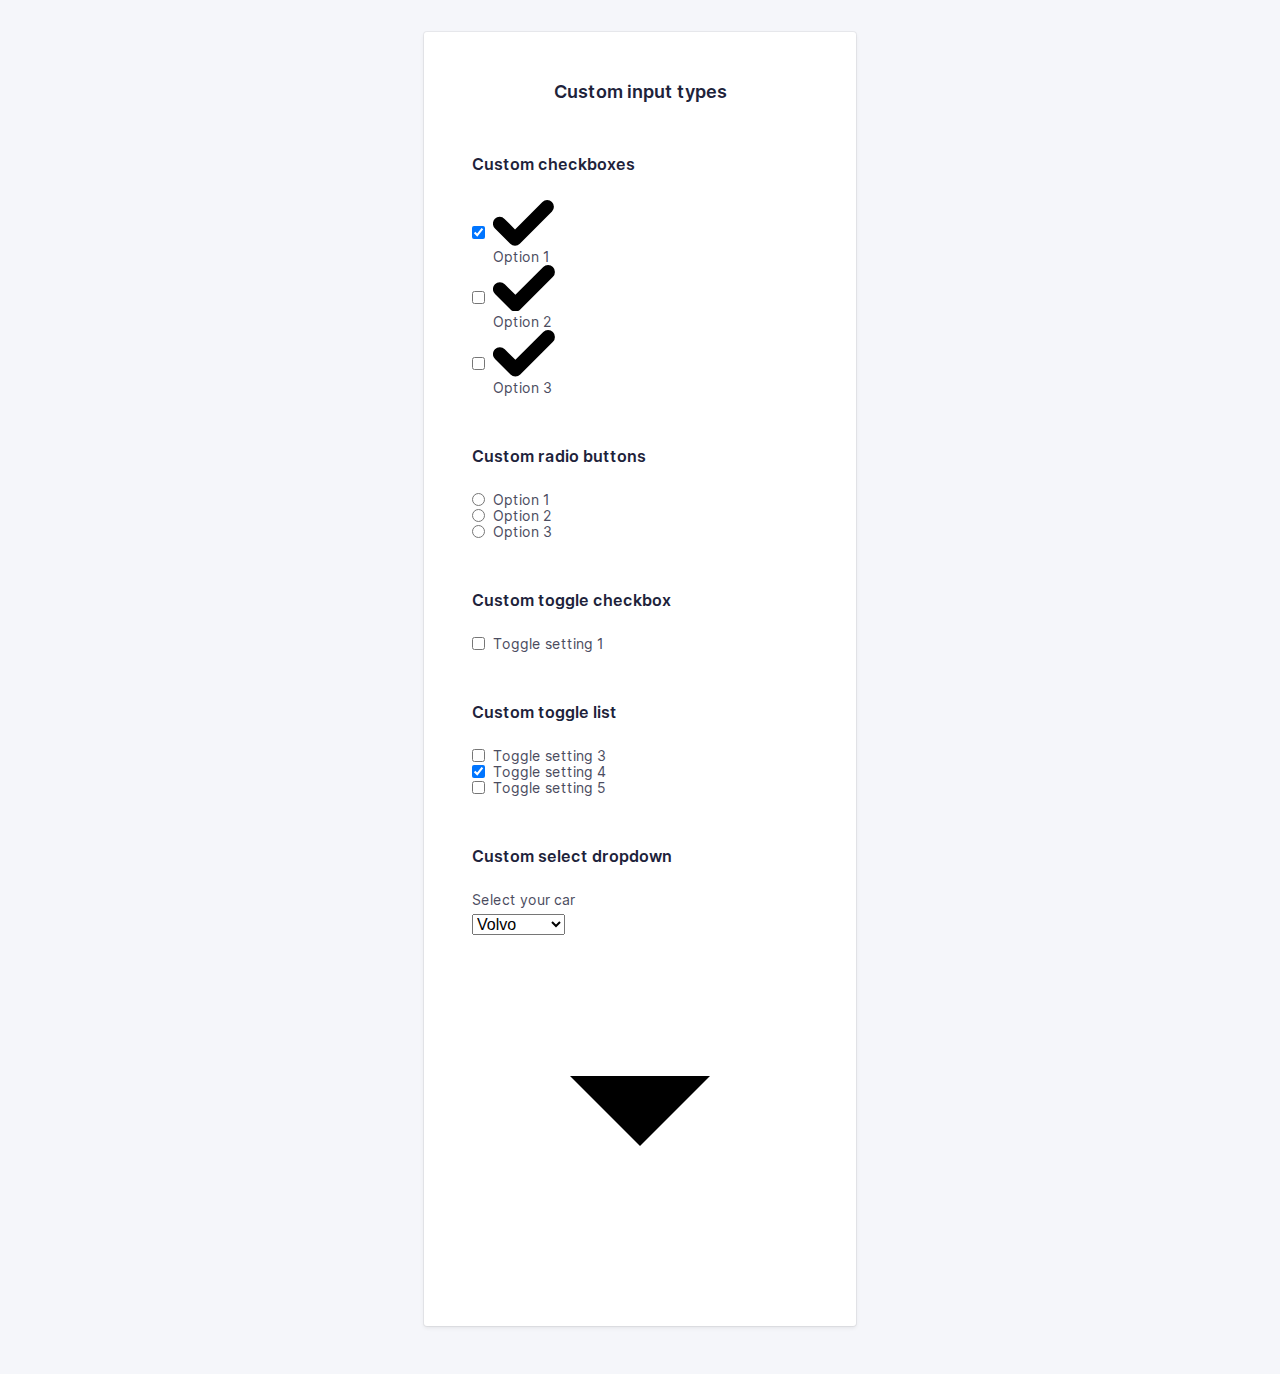
==== inputs.html @ f4e22d88 "Initial commit" ====
<!doctype html>
<html lang="en">
    <head>
        <meta charset="utf-8">
        <meta http-equiv="x-ua-compatible" content="ie=edge">
        <title>Blockport - Custom input types</title>
        <meta name="description" content="This is my HTML5 boilerplate.">
        <meta name="viewport" content="width=device-width, initial-scale=1.0">
        <meta name="msapplication-TileColor" content="#3385FF">
        <meta name="theme-color" content="#3385FF">

        <link rel="apple-touch-icon" sizes="180x180" href="apple-touch-icon.png">
        <link rel="icon" type="image/png" sizes="32x32" href="favicon-32x32.png">
        <link rel="icon" type="image/png" sizes="16x16" href="favicon-16x16.png">
        <link rel="manifest" href="site.webmanifest">
        <link rel="mask-icon" href="safari-pinned-tab.svg" color="#3385FF">

        <link rel="stylesheet" href="css/normalize.css">
        <link rel="stylesheet" href="css/screen.css">
        <script type="text/javascript">
            function togglePassword() {
                var passwordInput = document.querySelector(".js-password-input");

                if (passwordInput.type === "password") {
                    passwordInput.type = "text";
                } else {
                    passwordInput.type = "password";
                }
            }
        </script>
    </head>
    <body>
        <section class="o-row o-row--lg o-row--login o-row--beta">
            <div class="o-container u-max-width-xs">
                <form class="c-card" action="#">
                    <div class="c-card__body">
                        <h2 class="c-card__title">
                            Custom input types
                        </h2>
                        <div class="o-section">
                            <!-- Custom checkboxes -->
                            <h5>
                                Custom checkboxes
                            </h5>
                            <ul class="o-list c-option-list">
                                <li class="c-form-field c-form-field--option c-option-list__item">
                                    <input class="c-option c-option--hidden" type="checkbox" id="checkbox1" checked>
                                    <label class="c-label c-label--option c-custom-option" for="checkbox1">
                                        <span class="c-custom-option__fake-input c-custom-option__fake-input--checkbox">
                                            <svg class="c-custom-option__symbol" xmlns="http://www.w3.org/2000/svg" viewBox="0 0 9 6.75">
                                                <path d="M4.75,9.5a1,1,0,0,1-.707-.293l-2.25-2.25A1,1,0,1,1,3.207,5.543L4.75,7.086,8.793,3.043a1,1,0,0,1,1.414,1.414l-4.75,4.75A1,1,0,0,1,4.75,9.5" transform="translate(-1.5 -2.75)"/>
                                            </svg>
                                        </span>
                                        Option 1
                                    </label>
                                </li>
                                <li class="c-form-field c-form-field--option c-option-list__item">
                                    <input class="c-option c-option--hidden" type="checkbox" id="checkbox2">
                                    <label class="c-label c-label--option c-custom-option" for="checkbox2">
                                        <span class="c-custom-option__fake-input c-custom-option__fake-input--checkbox">
                                            <svg class="c-custom-option__symbol" xmlns="http://www.w3.org/2000/svg" viewBox="0 0 9 6.75">
                                                <path d="M4.75,9.5a1,1,0,0,1-.707-.293l-2.25-2.25A1,1,0,1,1,3.207,5.543L4.75,7.086,8.793,3.043a1,1,0,0,1,1.414,1.414l-4.75,4.75A1,1,0,0,1,4.75,9.5" transform="translate(-1.5 -2.75)"/>
                                            </svg>
                                        </span>
                                        Option 2
                                    </label>
                                </li>
                                <li class="c-form-field c-form-field--option c-option-list__item">
                                    <input class="c-option c-option--hidden" type="checkbox" id="checkbox3">
                                    <label class="c-label c-label--option c-custom-option" for="checkbox3">
                                        <span class="c-custom-option__fake-input c-custom-option__fake-input--checkbox">
                                            <svg class="c-custom-option__symbol" xmlns="http://www.w3.org/2000/svg" viewBox="0 0 9 6.75">
                                                <path d="M4.75,9.5a1,1,0,0,1-.707-.293l-2.25-2.25A1,1,0,1,1,3.207,5.543L4.75,7.086,8.793,3.043a1,1,0,0,1,1.414,1.414l-4.75,4.75A1,1,0,0,1,4.75,9.5" transform="translate(-1.5 -2.75)"/>
                                            </svg>
                                        </span>
                                        Option 3
                                    </label>
                                </li>
                            </ul>
                        </div>
                        <div class="o-section">
                            <!-- Custom radio buttons -->
                            <h5>
                                Custom radio buttons
                            </h5>
                            <ul class="o-list c-option-list">
                                <li class="c-form-field c-form-field--option c-option-list__item">
                                    <input class="c-option c-option--hidden" type="radio" name="radios" id="radio1">
                                    <label class="c-label c-label--option c-custom-option" for="radio1">
                                        <span class="c-custom-option__fake-input c-custom-option__fake-input--radio">
                                            <span class="c-custom-option__symbol"></span>
                                        </span>
                                        Option 1
                                    </label>
                                </li>
                                <li class="c-form-field c-form-field--option c-option-list__item">
                                    <input class="c-option c-option--hidden" type="radio" name="radios" id="radio2">
                                    <label class="c-label c-label--option c-custom-option" for="radio2">
                                        <span class="c-custom-option__fake-input c-custom-option__fake-input--radio">
                                            <span class="c-custom-option__symbol"></span>
                                        </span>
                                        Option 2
                                    </label>
                                </li>
                                <li class="c-form-field c-form-field--option c-option-list__item">
                                    <input class="c-option c-option--hidden" type="radio" name="radios" id="radio3">
                                    <label class="c-label c-label--option c-custom-option" for="radio3">
                                        <span class="c-custom-option__fake-input c-custom-option__fake-input--radio">
                                            <span class="c-custom-option__symbol"></span>
                                        </span>
                                        Option 3
                                    </label>
                                </li>
                            </ul>
                        </div>
                        <div class="o-section">
                            <!-- Custom toggle checkboxes -->
                            <h5>
                                Custom toggle checkbox
                            </h5>
                            <p class="c-form-field c-form-field--option">
                                <input class="c-option c-option--hidden" type="checkbox" id="toggle1">
                                <label class="c-label c-label--option c-custom-toggle" for="toggle1">
                                    <span class="c-custom-toggle__fake-input">
                                    </span>
                                    Toggle setting 1
                                </label>
                            </p>
                        </div>
                        <div class="o-section">
                            <h5>
                                Custom toggle list
                            </h5>
                            <ul class="o-list c-toggle-list">
                                <li class="c-form-field c-form-field--option c-toggle-list__item">
                                    <input class="c-option c-option--hidden" type="checkbox" id="toggle3">
                                    <label class="c-label c-label--option c-custom-toggle c-custom-toggle--inverted" for="toggle3">
                                        <span class="c-custom-toggle__fake-input">
                                        </span>
                                        Toggle setting 3
                                    </label>
                                </li>
                                <li class="c-form-field c-form-field--option c-toggle-list__item">
                                    <input class="c-option c-option--hidden" type="checkbox" id="toggle4" checked>
                                    <label class="c-label c-label--option c-custom-toggle c-custom-toggle--inverted" for="toggle4">
                                        <span class="c-custom-toggle__fake-input">
                                        </span>
                                        Toggle setting 4
                                    </label>
                                </li>
                                <li class="c-form-field c-form-field--option c-toggle-list__item">
                                    <input class="c-option c-option--hidden" type="checkbox" id="toggle5">
                                    <label class="c-label c-label--option c-custom-toggle c-custom-toggle--inverted" for="toggle5">
                                        <span class="c-custom-toggle__fake-input">
                                        </span>
                                        Toggle setting 5
                                    </label>
                                </li>
                            </ul>
                        </div>
                        <div class="o-section">
                            <!-- Custom select -->
                            <h5>
                                Custom select dropdown
                            </h5>
                            <p class="c-form-field">
                                <label class="c-label" for="select1">
                                    Select your car
                                </label>
                                <span class="c-custom-select">
                                    <select class="c-custom-select__input" class="" name="select1" id="select1">
                                        <option value="volvo">Volvo</option>
                                        <option value="saab">Saab</option>
                                        <option value="mercedes">Mercedes</option>
                                        <option value="audi">Audi</option>
                                    </select>
                                    <svg class="c-custom-select__symbol" xmlns="http://www.w3.org/2000/svg" viewBox="0 0 24 24">
                                        <path d="M7,10l5,5,5-5Z"/>
                                    </svg>
                                </span>
                            </p>
                        </div>
                    </div>
                </form>
            </div>
        </section>
    </body>
</html>
---- css/screen.css ----
/*------------------------------------*\
#FONTS
\*------------------------------------*/

@font-face {
    font-family: "Inter Web";
    font-weight: 400;
    src: url("../fonts/Inter-Regular.woff2") format("woff2")
}

@font-face {
    font-family: "Inter Web";
    font-weight: 600;
    src: url("../fonts/Inter-SemiBold.woff2") format("woff2")
}

/*------------------------------------*\
#Variables
\*------------------------------------*/

:root {
    /* colors */
    --global-color-alpha-h: 216deg;
    --global-color-alpha-s: 100%;
    --global-color-alpha-l: 60%;
    --global-color-alpha-hsl: var(--global-color-alpha-h) var(--global-color-alpha-s) var(--global-color-alpha-l);
    --global-color-alpha: hsl(var(--global-color-alpha-hsl));
    --global-color-alpha-light: hsl(var(--global-color-alpha-h) 100% 65%);
    --global-color-alpha-dark: hsl(var(--global-color-alpha-h) 80% 55%);
    --global-color-alpha-x-dark: hsl(var(--global-color-alpha-h) 65% 35%);
    --global-color-alpha-transparent: hsl(var(--global-color-alpha-hsl) / .75);
    --global-color-alpha-x-transparent: hsl(var(--global-color-alpha-hsl) / .3);

    --global-color-neutral-xxxx-light: #F5F6FA;
    --global-color-neutral-xxx-light: #E2E3E7;
    --global-color-neutral-xx-light: #caccd4;
    --global-color-neutral-x-light: #b5b6c0;
    --global-color-neutral-light: #a0a1ad;
    --global-color-neutral: #8b8c9a;
    --global-color-neutral-dark: #757787;
    --global-color-neutral-x-dark: #606274;
    --global-color-neutral-xx-dark: #4b4c60;
    --global-color-neutral-xxx-dark: #35374d;
    --global-color-neutral-xxxx-dark: #20223a;

    /* border stuff */
    --global-borderRadius: 3px;
    --global-borderWidth: 1px;

    /* transitions */
    --global-transitionTiming-alpha: .1s ease-out;

    /* Baseline settings */
    --global-baseline: 8px;
    --global-whitespace: calc(var(--global-baseline) * 3);
    /* = 24px */

    --global-whitespace-xs: calc(var(--global-baseline) / 2);
    /* = 4px */
    --global-whitespace-sm: calc(var(--global-baseline) * 1);
    /*  = 8px */
    --global-whitespace-md: calc(var(--global-baseline) * 2);
    /*  = 16px */
    --global-whitespace-lg: calc(var(--global-baseline) * 4);
    /*  = 32px */
    --global-whitespace-xl: calc(var(--global-whitespace) * 2);
    /*  = 48px */
    --global-whitespace-xxl: calc(var(--global-whitespace) * 3);
    /*  = 72px */
}

/*------------------------------------*\
#GENERIC
\*------------------------------------*/

/*
    Generic: Page
    ---
    Global page styles + universal box-sizing:
*/

html {
    line-height: 1.5;
    font-family: "Inter Web", Helvetica, arial, sans-serif;
    color: var(--global-color-neutral-xxxx-dark);
    background-color: var(--global-color-neutral-xxxx-light);
    box-sizing: border-box;
    -webkit-font-smoothing: antialiased;
    -moz-osx-font-smoothing: grayscale;
}

*,
*:before,
*:after {
    box-sizing: inherit;
}

/*
* Remove text-shadow in selection highlight:
* https://twitter.com/miketaylr/status/12228805301
*
* Customize the background color to match your design.
*/

::selection {
    background: var(--global-color-alpha);
    color: white;
    text-shadow: none;
}

/*------------------------------------*\
#Elements
\*------------------------------------*/

/*
Elements: Images
---
Default markup for images to make them responsive
*/

img {
    max-width: 100%;
    vertical-align: top;
}

/*
    Elements: typography
    ---
    Default markup for typographic elements
*/

h1,
h2,
h3 {
    font-weight: 700;
}

h1 {
    font-size: 36px;
    line-height: calc(var(--global-baseline) * 6);
    margin: 0 0 var(--global-whitespace);
}

h2 {
    font-size: 32px;
    line-height: calc(var(--global-baseline) * 5);
    margin: 0 0 var(--global-whitespace);
}

h3 {
    font-size: 26px;
    line-height: calc(var(--global-baseline) * 4);
    margin: 0 0 var(--global-whitespace);
}

h4,
h5,
h6 {
    font-size: 16px;
    font-weight: 600;
    line-height: calc(var(--global-baseline) * 3);
    margin: 0 0 var(--global-whitespace);
}

p,
ol,
ul,
dl,
table,
address,
figure {
    margin: 0 0 var(--global-whitespace);
}

ul,
ol {
    padding-left: var(--global-whitespace);
}

li ul,
li ol {
    margin-bottom: 0;
}

blockquote {
    font-style: normal;
    font-size: 23px;
    line-height: calc(var(--global-baseline) * 6);
    margin: 0 0 var(--global-whitespace);
}

blockquote * {
    font-size: inherit;
    line-height: inherit;
}

figcaption {
    font-weight: 400;
    font-size: 12px;
    line-height: calc(var(--global-baseline) * 2);
    margin-top: var(--global-whitespace-xxs);
}

hr {
    border: 0;
    height: var(--global-borderWidth);
    background: LightGrey;
    margin: 0 0 var(--global-whitespace);
}

a,
a:visited {
    transition: all var(--global-transitionTiming-alpha);
    color: var(--global-color-alpha);
    outline-color: var(--global-link-BoxShadowColor);
    outline-width: medium;
    outline-offset: 2px;
}

a:hover,
a:focus {
    color: var(--global-color-alpha-light);
}

a:active {
    color: var(--global-color-alpha-dark);
}

label,
input {
    display: block;
}

input::placeholder {
    color: var(--global-color-neutral-x-light);
}

/*------------------------------------*\
#OBJECTS
\*------------------------------------*/

/*
    Objects: Row
    ---
    Creates a horizontal row that stretches the viewport and adds padding around children
*/

.o-row {
    display: flow-root;
    position: relative;
    padding: var(--global-whitespace) var(--global-whitespace) 0;
}

.o-row--login {
    min-height: 100vh;
    display: flex;
    align-items: center;
}

/* size modifiers */

.o-row--lg {
    padding-top: var(--global-whitespace-lg);
    padding-bottom: var(--global-whitespace);
}

@media (min-width: 768px) {
    .o-row {
        padding-left: var(--global-whitespace-lg);
        padding-right: var(--global-whitespace-lg);
    }
}

/*
    Objects: Container
    ---
    Creates a horizontal container that sets de global max-width
*/

.o-container {
    margin-left: auto;
    margin-right: auto;
    max-width: 79.5em;
    /* 79.5 * 16px = 1272 */
    width: 100%;
}

/*
    Objects: section
    ---
    Creates vertical whitespace between adjacent sections inside a row
*/

.o-section {
    display: flow-root;
    position: relative;
}

.o-section+.o-section {
    padding-top: var(--global-whitespace);
}

@media (min-width: 768px) {

    .o-section--lg+.o-section--lg,
    .o-section--xl+.o-section--xl {
        padding-top: var(--global-whitespace-lg);
    }
}

@media (min-width: 992px) {
    .o-section--xl+.o-section--xl {
        padding-top: var(--global-whitespace-xxl);
    }
}

/*
    Objects: Layout
    ---
    The layout object provides us with a column-style layout system. This object
    contains the basic structural elements, but classes should be complemented
    with width utilities
*/

.o-layout {
    display: flex;
    flex-wrap: wrap;
}

.o-layout__item {
    width: 100%;
}

/* gutter modifiers, these affect o-layout__item too */

.o-layout--gutter {
    margin: 0 -12px;
}

.o-layout--gutter>.o-layout__item {
    padding: 0 12px;
}

.o-layout--gutter-sm {
    margin: 0 -6px;
}

.o-layout--gutter-sm>.o-layout__item {
    padding: 0 6px;
}

.o-layout--gutter-lg {
    margin: 0 calc(var(--global-whitespace) * -1);
}

.o-layout--gutter-lg>.o-layout__item {
    padding: 0 var(--global-whitespace);
}

.o-layout--gutter-xl {
    margin: 0 calc(var(--global-whitespace-lg) * -1);
}

.o-layout--gutter-xl>.o-layout__item {
    padding: 0 var(--global-whitespace-lg);
}

/* reverse horizontal row modifier */

.o-layout--row-reverse {
    flex-direction: row-reverse;
}

/* Horizontal alignment modifiers*/

.o-layout--justify-start {
    justify-content: flex-start;
}

.o-layout--justify-end {
    justify-content: flex-end;
}

.o-layout--justify-center {
    justify-content: center;
}

.o-layout--justify-space-around {
    justify-content: space-around;
}

.o-layout--justify-space-evenly {
    justify-content: space-evenly;
}

.o-layout--justify-space-between {
    justify-content: space-between;
}

/* Vertical alignment modifiers */

.o-layout--align-start {
    align-items: flex-start;
}

.o-layout--align-end {
    align-items: flex-end;
}

.o-layout--align-center {
    align-items: center;
}

.o-layout--align-baseline {
    align-items: baseline;
}

/* Vertical alignment modifiers that only work if there is one than one flex item */

.o-layout--align-content-start {
    align-content: start;
}

.o-layout--align-content-end {
    align-content: end;
}

.o-layout--align-content-center {
    align-content: center;
}

.o-layout--align-content-space-around {
    align-content: space-around;
}

.o-layout--align-content-space-between {
    align-content: space-between;
}

/*
    Objects: List
    ---
    Small reusable object to remove default list styling from lists
*/

.o-list {
    list-style: none;
    padding: 0;
}

/*
    Object: Button reset
    ---
    Small button reset object
*/

.o-button-reset {
    border: none;
    margin: 0;
    padding: 0;
    width: auto;
    overflow: visible;
    background: transparent;

    /* inherit font & color from ancestor */
    color: inherit;
    font: inherit;

    /* Normalize `line-height`. Cannot be changed from `normal` in Firefox 4+. */
    line-height: normal;

    /* Corrects font smoothing for webkit */
    -webkit-font-smoothing: inherit;
    -moz-osx-font-smoothing: inherit;

    /* Corrects inability to style clickable `input` types in iOS */
    -webkit-appearance: none;
}

/*
    Object: Hide accessible
    ---
    Accessibly hide any element
*/

.o-hide-accessible {
    position: absolute;
    width: 1px;
    height: 1px;
    padding: 0;
    margin: -1px;
    overflow: hidden;
    clip: rect(0, 0, 0, 0);
    border: 0;
}

/*------------------------------------*\
#COMPONENTS
\*------------------------------------*/

/*
    Component: Logo
    ---
    Website main logo
*/

.c-logo {
    height: var(--global-whitespace);
    display: flex;
    align-items: center;
    justify-content: center;
    margin-bottom: var(--global-whitespace-xl);
}

.c-logo__symbol {
    height: 100%;
}

.c-logo__path--1 {
    fill: var(--global-color-neutral-xxxx-dark);
}

.c-logo__path--2 {
    fill: var(--global-color-alpha);
}

.c-logo__path--3 {
    fill: var(--global-color-alpha-x-dark);
}

/*
    Component: Card
    ---
    Card with box shadow
*/

.c-card {
    background-color: White;
    margin-bottom: var(--global-whitespace);
    border-radius: var(--global-borderRadius);
    box-shadow: 0 0 0 var(--global-borderWidth) rgba(0, 0, 0, 0.05), 0 2px 4px rgba(0, 0, 0, .075);
    overflow: hidden;
}

/* Add padding to child for more flexibility */
.c-card__body,
.c-card__footer {
    padding: var(--global-whitespace);
}

.c-card__footer {
    text-align: center;
    border-top: var(--global-borderWidth) solid var(--global-color-neutral-xxx-light);
}

.c-card__title {
    text-align: center;
    font-size: 18px;
    line-height: calc(var(--global-baseline) * 3);
    font-weight: 600;
}

/* This allows c-card__body and __footer to have equal padding everywhere */

.c-card__body>*:last-child,
.c-card__footer>*:last-child,
.c-card__body>*:last-child>*:last-child,
.c-card__footer>*:last-child>*:last-child {
    margin-bottom: 0;
}

@media (min-width: 27em) {
    .c-card__body {
        padding: var(--global-whitespace-xl);
    }

    .c-card__title {
        margin-bottom: var(--global-whitespace-xl);
    }
}

/*
    Component: Forms
    ---
    Everything form related here
*/

.c-form-field--option {
    display: flex;
    align-items: center;
}

/*
    Component: Input
    ---
    Class to put on all input="text" like form inputs
*/

.c-input {
    -webkit-appearance: none;
    -moz-appearance: none;
    appearance: none;
    width: 100%;
    border: var(--global-borderWidth) solid var(--global-color-neutral-xxx-light);
    border-radius: var(--global-borderRadius);
    color: var(--global-color-neutral-xxxx-dark);
    background-color: White;
    font-family: inherit;
    font-size: 16px;
    line-height: calc(var(--global-baseline) * 3);
    padding: calc(var(--global-baseline) * 1.5 - var(--global-borderWidth)) var(--global-whitespace-md);
    outline: none;
    transition: border var(--global-transition-timing-alpha);
}

.c-input:hover {
    border-color: var(--global-color-neutral-xx-light);
}

.c-input:focus,
.c-input:active {
    border-color: var(--global-color-alpha);
    box-shadow: 0 0 0 3px var(--global-color-alpha-x-transparent);
}

/* option input for checkboxes and radio buttons */

.c-option {
    margin-right: var(--global-whitespace-sm);
}

/*
    Component: Label
    ---
    Class to put on all form labels
*/

.c-label {
    margin-bottom: 0;
    font-size: 14px;
    padding-bottom: var(--global-whitespace-xs);
    line-height: calc(var(--global-baseline) * 2);
    color: var(--global-color-neutral-xx-dark);
}

.c-label--option {
    padding-bottom: 0;
}

/*
    Component: Button
    ---
    Class to put on form buttons or
*/

.c-button {
    font-size: 16px;
    font-weight: 700;
    border-radius: var(--global-borderRadius);
    border: var(--global-borderWidth) solid var(--global-color-alpha-dark);
    background-color: var(--global-color-alpha);
    color: #fff;
    padding: calc(var(--global-baseline) * 1.5 - var(--global-borderWidth)) var(--global-whitespace-md);
    line-height: calc(var(--global-baseline) * 3);
    width: 100%;
    outline: none;
    transition: all var(--global-transition-timing-alpha);
}

.c-button:hover {
    background-color: var(--global-color-alpha-light);
}

.c-button:focus {
    box-shadow: 0 0 0 3px var(--global-color-alpha-x-transparent);
}

.c-button:active {
    background-color: var(--global-color-alpha-dark);
    box-shadow: none;
}

/*------------------------------------*\
#UTILITIES
\*------------------------------------*/

/*
    Utilities: color
    ---
    Utility classes to put specific colors onto elements
*/

.u-color-neutral {
    color: var(--global-color-neutral);
}

.u-color-neutral-dark {
    color: var(--global-color-neutral-dark);
}

/*
    Utilities: spacing
    ---
    Utility classes to put specific margins and paddings onto elements
*/

.u-pt-clear {
    padding-top: 0 !important;
}

.u-mb-clear {
    margin-bottom: 0 !important;
}

.u-mb-xs {
    margin-bottom: var(--global-whitespace-xs) !important;
}

.u-mb-sm {
    margin-bottom: var(--global-whitespace-sm) !important;
}

.u-mb-md {
    margin-bottom: var(--global-whitespace-md) !important;
}

.u-mb-lg {
    margin-bottom: var(--global-whitespace-lg) !important;
}

.u-mb-xl {
    margin-bottom: var(--global-whitespace-xl) !important;
}

.u-mb-xl {
    margin-bottom: var(--global-whitespace-xl) !important;
}

/*
    Utilities: max-width
    ---
    Utility classes to put specific max widths onto elements
*/

.u-max-width-xs {
    max-width: 27em !important;
}

.u-max-width-sm {
    max-width: 39em !important;
}

.u-max-width-md {
    max-width: 50em !important;
}

.u-max-width-lg {
    max-width: 63.5em !important;
}

.u-max-width-none {
    max-width: none !important;
}


/*
    Utilities: align
    ---
    Utility classes align text or components
*/

.u-align-text-center {
    text-align: center;
}

.u-align-center {
    margin: 0 auto;
}

/*
    Utilities: text
    Utility classes to create smaller or bigger test
*/

.u-text-sm {
    font-size: 14px;
}

/*
    Utility: Widths
    ---
    Utility classes to put specific widths onto elements
    Will be mostly used on o-layout__item
*/

.u-width-auto {
    width: auto !important;
}

.u-1-of-2 {
    width: 50% !important;
}

.u-1-of-3 {
    width: 33.3333333333% !important;
}

.u-2-of-3 {
    width: 66.6666666667% !important;
}

.u-1-of-4 {
    width: 25% !important;
}

.u-3-of-4 {
    width: 75% !important;
}

.u-1-of-5 {
    width: 20% !important;
}

.u-2-of-5 {
    width: 40% !important;
}

.u-3-of-5 {
    width: 60% !important;
}

.u-4-of-5 {
    width: 80% !important;
}

.u-1-of-6 {
    width: 16.6666666667% !important;
}

.u-5-of-6 {
    width: 83.3333333333% !important;
}

@media (min-width: 576px) {
    .u-1-of-2-bp1 {
        width: 50% !important;
    }

    .u-1-of-3-bp1 {
        width: 33.3333333333% !important;
    }

    .u-2-of-3-bp1 {
        width: 66.6666666667% !important;
    }

    .u-1-of-4-bp1 {
        width: 25% !important;
    }

    .u-3-of-4-bp1 {
        width: 75% !important;
    }

    .u-1-of-5-bp1 {
        width: 20% !important;
    }

    .u-2-of-5-bp1 {
        width: 40% !important;
    }

    .u-3-of-5-bp1 {
        width: 60% !important;
    }

    .u-4-of-5-bp1 {
        width: 80% !important;
    }

    .u-1-of-6-bp1 {
        width: 16.6666666667% !important;
    }

    .u-5-of-6-bp1 {
        width: 83.3333333333% !important;
    }
}

@media (min-width: 768px) {
    .u-1-of-2-bp2 {
        width: 50% !important;
    }

    .u-1-of-3-bp2 {
        width: 33.3333333333% !important;
    }

    .u-2-of-3-bp2 {
        width: 66.6666666667% !important;
    }

    .u-1-of-4-bp2 {
        width: 25% !important;
    }

    .u-3-of-4-bp2 {
        width: 75% !important;
    }

    .u-1-of-5-bp2 {
        width: 20% !important;
    }

    .u-2-of-5-bp2 {
        width: 40% !important;
    }

    .u-3-of-5-bp2 {
        width: 60% !important;
    }

    .u-4-of-5-bp2 {
        width: 80% !important;
    }

    .u-1-of-6-bp2 {
        width: 16.6666666667% !important;
    }

    .u-5-of-6-bp2 {
        width: 83.3333333333% !important;
    }
}

@media (min-width: 992px) {
    .u-1-of-2-bp3 {
        width: 50% !important;
    }

    .u-1-of-3-bp3 {
        width: 33.3333333333% !important;
    }

    .u-2-of-3-bp3 {
        width: 66.6666666667% !important;
    }

    .u-1-of-4-bp3 {
        width: 25% !important;
    }

    .u-3-of-4-bp3 {
        width: 75% !important;
    }

    .u-1-of-5-bp3 {
        width: 20% !important;
    }

    .u-2-of-5-bp3 {
        width: 40% !important;
    }

    .u-3-of-5-bp3 {
        width: 60% !important;
    }

    .u-4-of-5-bp3 {
        width: 80% !important;
    }

    .u-1-of-6-bp3 {
        width: 16.6666666667% !important;
    }

    .u-5-of-6-bp3 {
        width: 83.3333333333% !important;
    }
}

@media (min-width: 1200px) {
    .u-1-of-2-bp4 {
        width: 50% !important;
    }

    .u-1-of-3-bp4 {
        width: 33.3333333333% !important;
    }

    .u-2-of-3-bp4 {
        width: 66.6666666667% !important;
    }

    .u-1-of-4-bp4 {
        width: 25% !important;
    }

    .u-3-of-4-bp4 {
        width: 75% !important;
    }

    .u-1-of-5-bp4 {
        width: 20% !important;
    }

    .u-2-of-5-bp4 {
        width: 40% !important;
    }

    .u-3-of-5-bp4 {
        width: 60% !important;
    }

    .u-4-of-5-bp4 {
        width: 80% !important;
    }

    .u-1-of-6-bp4 {
        width: 16.6666666667% !important;
    }

    .u-5-of-6-bp4 {
        width: 83.3333333333% !important;
    }
}

/*------------------------------------*\
#MEDIA
\*------------------------------------*/

/*
    Media Queries
    ---
    EXAMPLE Media Queries for Responsive Design.
    These examples override the primary ('mobile first') styles.
    USE THEM INLINE!
*/

/* Extra small devices (portrait phones, less than 576px)
No media query since this is the default in mobile first design
*/

/* Small devices (landscape phones, 576px and up)
@media (min-width: 576px) {}
*/

/* Medium devices (tablets, 768px and up)
@media (min-width: 768px) {}
*/

/* Large devices (landscape tablets, desktops, 992px and up)
@media (min-width: 992px) {}
*/

/* Extra large devices (large desktops, 1200px and up)
@media (min-width: 1200px) {}
*/

/*
    Print styles.
    ---
    Inlined to avoid the additional HTTP request:
    http://www.phpied.com/delay-loading-your-print-css/
*/

@media print {

    *,
    *:before,
    *:after {
        background: transparent !important;
        color: #000 !important;
        /* Black prints faster:
        http://www.sanbeiji.com/archives/953 */
        box-shadow: none !important;
        text-shadow: none !important;
    }

    a,
    a:visited {
        text-decoration: underline;
    }

    a[href]:after {
        content: " (" attr(href) ")";
    }

    abbr[title]:after {
        content: " (" attr(title) ")";
    }

    /*
    * Don't show links that are fragment identifiers,
    * or use the `javascript:` pseudo protocol
    */
    a[href^="#"]:after,
    a[href^="javascript:"]:after {
        content: "";
    }

    pre {
        white-space: pre-wrap !important;
    }

    pre,
    blockquote {
        border: 1px solid #999;
        page-break-inside: avoid;
    }

    /*
    * Printing Tables:
    * http://css-discuss.incutio.com/wiki/Printing_Tables
    */
    thead {
        display: table-header-group;
    }

    tr,
    img {
        page-break-inside: avoid;
    }

    p,
    h2,
    h3 {
        orphans: 3;
        widows: 3;
    }

    h2,
    h3 {
        page-break-after: avoid;
    }
}
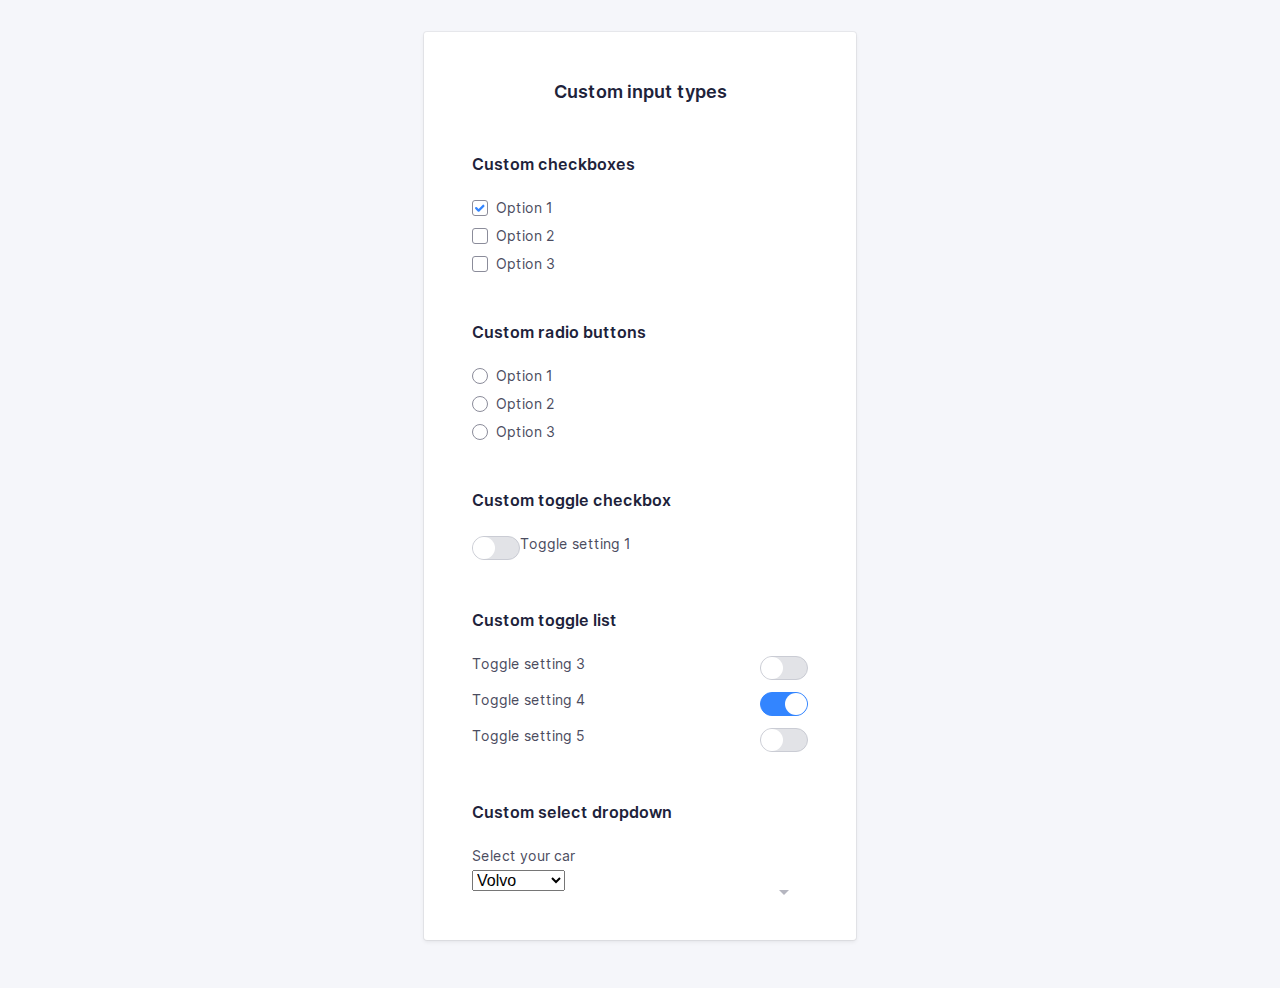
==== commit 2f336d48: "einde labo" ====
--- a/inputs.html
+++ b/inputs.html
@@ -1,188 +1,304 @@
-<!doctype html>
+<!DOCTYPE html>
 <html lang="en">
-    <head>
-        <meta charset="utf-8">
-        <meta http-equiv="x-ua-compatible" content="ie=edge">
-        <title>Blockport - Custom input types</title>
-        <meta name="description" content="This is my HTML5 boilerplate.">
-        <meta name="viewport" content="width=device-width, initial-scale=1.0">
-        <meta name="msapplication-TileColor" content="#3385FF">
-        <meta name="theme-color" content="#3385FF">
+  <head>
+    <meta charset="utf-8" />
+    <meta http-equiv="x-ua-compatible" content="ie=edge" />
+    <title>Blockport - Custom input types</title>
+    <meta name="description" content="This is my HTML5 boilerplate." />
+    <meta name="viewport" content="width=device-width, initial-scale=1.0" />
+    <meta name="msapplication-TileColor" content="#3385FF" />
+    <meta name="theme-color" content="#3385FF" />
 
-        <link rel="apple-touch-icon" sizes="180x180" href="apple-touch-icon.png">
-        <link rel="icon" type="image/png" sizes="32x32" href="favicon-32x32.png">
-        <link rel="icon" type="image/png" sizes="16x16" href="favicon-16x16.png">
-        <link rel="manifest" href="site.webmanifest">
-        <link rel="mask-icon" href="safari-pinned-tab.svg" color="#3385FF">
+    <link rel="apple-touch-icon" sizes="180x180" href="apple-touch-icon.png" />
+    <link rel="icon" type="image/png" sizes="32x32" href="favicon-32x32.png" />
+    <link rel="icon" type="image/png" sizes="16x16" href="favicon-16x16.png" />
+    <link rel="manifest" href="site.webmanifest" />
+    <link rel="mask-icon" href="safari-pinned-tab.svg" color="#3385FF" />
 
-        <link rel="stylesheet" href="css/normalize.css">
-        <link rel="stylesheet" href="css/screen.css">
-        <script type="text/javascript">
-            function togglePassword() {
-                var passwordInput = document.querySelector(".js-password-input");
+    <link rel="stylesheet" href="css/normalize.css" />
+    <link rel="stylesheet" href="css/screen.css" />
+    <script type="text/javascript">
+      function togglePassword() {
+        var passwordInput = document.querySelector(".js-password-input");
 
-                if (passwordInput.type === "password") {
-                    passwordInput.type = "text";
-                } else {
-                    passwordInput.type = "password";
-                }
-            }
-        </script>
-    </head>
-    <body>
-        <section class="o-row o-row--lg o-row--login o-row--beta">
-            <div class="o-container u-max-width-xs">
-                <form class="c-card" action="#">
-                    <div class="c-card__body">
-                        <h2 class="c-card__title">
-                            Custom input types
-                        </h2>
-                        <div class="o-section">
-                            <!-- Custom checkboxes -->
-                            <h5>
-                                Custom checkboxes
-                            </h5>
-                            <ul class="o-list c-option-list">
-                                <li class="c-form-field c-form-field--option c-option-list__item">
-                                    <input class="c-option c-option--hidden" type="checkbox" id="checkbox1" checked>
-                                    <label class="c-label c-label--option c-custom-option" for="checkbox1">
-                                        <span class="c-custom-option__fake-input c-custom-option__fake-input--checkbox">
-                                            <svg class="c-custom-option__symbol" xmlns="http://www.w3.org/2000/svg" viewBox="0 0 9 6.75">
-                                                <path d="M4.75,9.5a1,1,0,0,1-.707-.293l-2.25-2.25A1,1,0,1,1,3.207,5.543L4.75,7.086,8.793,3.043a1,1,0,0,1,1.414,1.414l-4.75,4.75A1,1,0,0,1,4.75,9.5" transform="translate(-1.5 -2.75)"/>
-                                            </svg>
-                                        </span>
-                                        Option 1
-                                    </label>
-                                </li>
-                                <li class="c-form-field c-form-field--option c-option-list__item">
-                                    <input class="c-option c-option--hidden" type="checkbox" id="checkbox2">
-                                    <label class="c-label c-label--option c-custom-option" for="checkbox2">
-                                        <span class="c-custom-option__fake-input c-custom-option__fake-input--checkbox">
-                                            <svg class="c-custom-option__symbol" xmlns="http://www.w3.org/2000/svg" viewBox="0 0 9 6.75">
-                                                <path d="M4.75,9.5a1,1,0,0,1-.707-.293l-2.25-2.25A1,1,0,1,1,3.207,5.543L4.75,7.086,8.793,3.043a1,1,0,0,1,1.414,1.414l-4.75,4.75A1,1,0,0,1,4.75,9.5" transform="translate(-1.5 -2.75)"/>
-                                            </svg>
-                                        </span>
-                                        Option 2
-                                    </label>
-                                </li>
-                                <li class="c-form-field c-form-field--option c-option-list__item">
-                                    <input class="c-option c-option--hidden" type="checkbox" id="checkbox3">
-                                    <label class="c-label c-label--option c-custom-option" for="checkbox3">
-                                        <span class="c-custom-option__fake-input c-custom-option__fake-input--checkbox">
-                                            <svg class="c-custom-option__symbol" xmlns="http://www.w3.org/2000/svg" viewBox="0 0 9 6.75">
-                                                <path d="M4.75,9.5a1,1,0,0,1-.707-.293l-2.25-2.25A1,1,0,1,1,3.207,5.543L4.75,7.086,8.793,3.043a1,1,0,0,1,1.414,1.414l-4.75,4.75A1,1,0,0,1,4.75,9.5" transform="translate(-1.5 -2.75)"/>
-                                            </svg>
-                                        </span>
-                                        Option 3
-                                    </label>
-                                </li>
-                            </ul>
-                        </div>
-                        <div class="o-section">
-                            <!-- Custom radio buttons -->
-                            <h5>
-                                Custom radio buttons
-                            </h5>
-                            <ul class="o-list c-option-list">
-                                <li class="c-form-field c-form-field--option c-option-list__item">
-                                    <input class="c-option c-option--hidden" type="radio" name="radios" id="radio1">
-                                    <label class="c-label c-label--option c-custom-option" for="radio1">
-                                        <span class="c-custom-option__fake-input c-custom-option__fake-input--radio">
-                                            <span class="c-custom-option__symbol"></span>
-                                        </span>
-                                        Option 1
-                                    </label>
-                                </li>
-                                <li class="c-form-field c-form-field--option c-option-list__item">
-                                    <input class="c-option c-option--hidden" type="radio" name="radios" id="radio2">
-                                    <label class="c-label c-label--option c-custom-option" for="radio2">
-                                        <span class="c-custom-option__fake-input c-custom-option__fake-input--radio">
-                                            <span class="c-custom-option__symbol"></span>
-                                        </span>
-                                        Option 2
-                                    </label>
-                                </li>
-                                <li class="c-form-field c-form-field--option c-option-list__item">
-                                    <input class="c-option c-option--hidden" type="radio" name="radios" id="radio3">
-                                    <label class="c-label c-label--option c-custom-option" for="radio3">
-                                        <span class="c-custom-option__fake-input c-custom-option__fake-input--radio">
-                                            <span class="c-custom-option__symbol"></span>
-                                        </span>
-                                        Option 3
-                                    </label>
-                                </li>
-                            </ul>
-                        </div>
-                        <div class="o-section">
-                            <!-- Custom toggle checkboxes -->
-                            <h5>
-                                Custom toggle checkbox
-                            </h5>
-                            <p class="c-form-field c-form-field--option">
-                                <input class="c-option c-option--hidden" type="checkbox" id="toggle1">
-                                <label class="c-label c-label--option c-custom-toggle" for="toggle1">
-                                    <span class="c-custom-toggle__fake-input">
-                                    </span>
-                                    Toggle setting 1
-                                </label>
-                            </p>
-                        </div>
-                        <div class="o-section">
-                            <h5>
-                                Custom toggle list
-                            </h5>
-                            <ul class="o-list c-toggle-list">
-                                <li class="c-form-field c-form-field--option c-toggle-list__item">
-                                    <input class="c-option c-option--hidden" type="checkbox" id="toggle3">
-                                    <label class="c-label c-label--option c-custom-toggle c-custom-toggle--inverted" for="toggle3">
-                                        <span class="c-custom-toggle__fake-input">
-                                        </span>
-                                        Toggle setting 3
-                                    </label>
-                                </li>
-                                <li class="c-form-field c-form-field--option c-toggle-list__item">
-                                    <input class="c-option c-option--hidden" type="checkbox" id="toggle4" checked>
-                                    <label class="c-label c-label--option c-custom-toggle c-custom-toggle--inverted" for="toggle4">
-                                        <span class="c-custom-toggle__fake-input">
-                                        </span>
-                                        Toggle setting 4
-                                    </label>
-                                </li>
-                                <li class="c-form-field c-form-field--option c-toggle-list__item">
-                                    <input class="c-option c-option--hidden" type="checkbox" id="toggle5">
-                                    <label class="c-label c-label--option c-custom-toggle c-custom-toggle--inverted" for="toggle5">
-                                        <span class="c-custom-toggle__fake-input">
-                                        </span>
-                                        Toggle setting 5
-                                    </label>
-                                </li>
-                            </ul>
-                        </div>
-                        <div class="o-section">
-                            <!-- Custom select -->
-                            <h5>
-                                Custom select dropdown
-                            </h5>
-                            <p class="c-form-field">
-                                <label class="c-label" for="select1">
-                                    Select your car
-                                </label>
-                                <span class="c-custom-select">
-                                    <select class="c-custom-select__input" class="" name="select1" id="select1">
-                                        <option value="volvo">Volvo</option>
-                                        <option value="saab">Saab</option>
-                                        <option value="mercedes">Mercedes</option>
-                                        <option value="audi">Audi</option>
-                                    </select>
-                                    <svg class="c-custom-select__symbol" xmlns="http://www.w3.org/2000/svg" viewBox="0 0 24 24">
-                                        <path d="M7,10l5,5,5-5Z"/>
-                                    </svg>
-                                </span>
-                            </p>
-                        </div>
-                    </div>
-                </form>
-            </div>
-        </section>
-    </body>
+        if (passwordInput.type === "password") {
+          passwordInput.type = "text";
+        } else {
+          passwordInput.type = "password";
+        }
+      }
+    </script>
+  </head>
+  <body>
+    <section class="o-row o-row--lg o-row--login o-row--beta">
+      <div class="o-container u-max-width-xs">
+        <form class="c-card" action="#">
+          <div class="c-card__body">
+            <h2 class="c-card__title">Custom input types</h2>
+            <div class="o-section">
+              <!-- Custom checkboxes -->
+              <h5>Custom checkboxes</h5>
+              <ul class="o-list c-option-list">
+                <li
+                  class="c-form-field c-form-field--option c-option-list__item"
+                >
+                  <input
+                    class="c-option c-option--hidden o-hide-accessible"
+                    type="checkbox"
+                    id="checkbox1"
+                    checked
+                  />
+                  <label
+                    class="c-label c-label--option c-custom-option"
+                    for="checkbox1"
+                  >
+                    <span
+                      class="c-custom-option__fake-input c-custom-option__fake-input--checkbox"
+                    >
+                      <svg
+                        class="c-custom-option__symbol"
+                        xmlns="http://www.w3.org/2000/svg"
+                        viewBox="0 0 9 6.75"
+                      >
+                        <path
+                          d="M4.75,9.5a1,1,0,0,1-.707-.293l-2.25-2.25A1,1,0,1,1,3.207,5.543L4.75,7.086,8.793,3.043a1,1,0,0,1,1.414,1.414l-4.75,4.75A1,1,0,0,1,4.75,9.5"
+                          transform="translate(-1.5 -2.75)"
+                        />
+                      </svg>
+                    </span>
+                    Option 1
+                  </label>
+                </li>
+                <li
+                  class="c-form-field c-form-field--option c-option-list__item"
+                >
+                  <input
+                    class="c-option c-option--hidden o-hide-accessible"
+                    type="checkbox"
+                    id="checkbox2"
+                  />
+                  <label
+                    class="c-label c-label--option c-custom-option"
+                    for="checkbox2"
+                  >
+                    <span
+                      class="c-custom-option__fake-input c-custom-option__fake-input--checkbox"
+                    >
+                      <svg
+                        class="c-custom-option__symbol"
+                        xmlns="http://www.w3.org/2000/svg"
+                        viewBox="0 0 9 6.75"
+                      >
+                        <path
+                          d="M4.75,9.5a1,1,0,0,1-.707-.293l-2.25-2.25A1,1,0,1,1,3.207,5.543L4.75,7.086,8.793,3.043a1,1,0,0,1,1.414,1.414l-4.75,4.75A1,1,0,0,1,4.75,9.5"
+                          transform="translate(-1.5 -2.75)"
+                        />
+                      </svg>
+                    </span>
+                    Option 2
+                  </label>
+                </li>
+                <li
+                  class="c-form-field c-form-field--option c-option-list__item"
+                >
+                  <input
+                    class="c-option c-option--hidden o-hide-accessible"
+                    type="checkbox"
+                    id="checkbox3"
+                  />
+                  <label
+                    class="c-label c-label--option c-custom-option"
+                    for="checkbox3"
+                  >
+                    <span
+                      class="c-custom-option__fake-input c-custom-option__fake-input--checkbox"
+                    >
+                      <svg
+                        class="c-custom-option__symbol"
+                        xmlns="http://www.w3.org/2000/svg"
+                        viewBox="0 0 9 6.75"
+                      >
+                        <path
+                          d="M4.75,9.5a1,1,0,0,1-.707-.293l-2.25-2.25A1,1,0,1,1,3.207,5.543L4.75,7.086,8.793,3.043a1,1,0,0,1,1.414,1.414l-4.75,4.75A1,1,0,0,1,4.75,9.5"
+                          transform="translate(-1.5 -2.75)"
+                        />
+                      </svg>
+                    </span>
+                    Option 3
+                  </label>
+                </li>
+              </ul>
+            </div>
+            <div class="o-section">
+              <!-- Custom radio buttons -->
+              <h5>Custom radio buttons</h5>
+              <ul class="o-list c-option-list">
+                <li
+                  class="c-form-field c-form-field--option c-option-list__item"
+                >
+                  <input
+                    class="c-option c-option--hidden o-hide-accessible"
+                    type="radio"
+                    name="radios"
+                    id="radio1"
+                  />
+                  <label
+                    class="c-label c-label--option c-custom-option"
+                    for="radio1"
+                  >
+                    <span
+                      class="c-custom-option__fake-input c-custom-option__fake-input--radio"
+                    >
+                      <span class="c-custom-option__symbol"></span>
+                    </span>
+                    Option 1
+                  </label>
+                </li>
+                <li
+                  class="c-form-field c-form-field--option c-option-list__item"
+                >
+                  <input
+                    class="c-option c-option--hidden o-hide-accessible"
+                    type="radio"
+                    name="radios"
+                    id="radio2"
+                  />
+                  <label
+                    class="c-label c-label--option c-custom-option"
+                    for="radio2"
+                  >
+                    <span
+                      class="c-custom-option__fake-input c-custom-option__fake-input--radio"
+                    >
+                      <span class="c-custom-option__symbol"></span>
+                    </span>
+                    Option 2
+                  </label>
+                </li>
+                <li
+                  class="c-form-field c-form-field--option c-option-list__item"
+                >
+                  <input
+                    class="c-option c-option--hidden o-hide-accessible"
+                    type="radio"
+                    name="radios"
+                    id="radio3"
+                  />
+                  <label
+                    class="c-label c-label--option c-custom-option"
+                    for="radio3"
+                  >
+                    <span
+                      class="c-custom-option__fake-input c-custom-option__fake-input--radio"
+                    >
+                      <span class="c-custom-option__symbol"></span>
+                    </span>
+                    Option 3
+                  </label>
+                </li>
+              </ul>
+            </div>
+            <div class="o-section">
+              <!-- Custom toggle checkboxes -->
+              <h5>Custom toggle checkbox</h5>
+              <p class="c-form-field c-form-field--option">
+                <input
+                  class="c-option c-option--hidden o-hide-accessible"
+                  type="checkbox"
+                  id="toggle1"
+                />
+                <label
+                  class="c-label c-label--option c-custom-toggle"
+                  for="toggle1"
+                >
+                  <span class="c-custom-toggle__fake-input"> </span>
+                  Toggle setting 1
+                </label>
+              </p>
+            </div>
+            <div class="o-section">
+              <h5>Custom toggle list</h5>
+              <ul class="o-list c-toggle-list">
+                <li
+                  class="c-form-field c-form-field--option c-toggle-list__item"
+                >
+                  <input
+                    class="c-option c-option--hidden o-hide-accessible"
+                    type="checkbox"
+                    id="toggle3"
+                  />
+                  <label
+                    class="c-label c-label--option c-custom-toggle c-custom-toggle--inverted"
+                    for="toggle3"
+                  >
+                    <span class="c-custom-toggle__fake-input"> </span>
+                    Toggle setting 3
+                  </label>
+                </li>
+                <li
+                  class="c-form-field c-form-field--option c-toggle-list__item"
+                >
+                  <input
+                    class="c-option c-option--hidden o-hide-accessible"
+                    type="checkbox"
+                    id="toggle4"
+                    checked
+                  />
+                  <label
+                    class="c-label c-label--option c-custom-toggle c-custom-toggle--inverted"
+                    for="toggle4"
+                  >
+                    <span class="c-custom-toggle__fake-input"> </span>
+                    Toggle setting 4
+                  </label>
+                </li>
+                <li
+                  class="c-form-field c-form-field--option c-toggle-list__item"
+                >
+                  <input
+                    class="c-option c-option--hidden o-hide-accessible"
+                    type="checkbox"
+                    id="toggle5"
+                  />
+                  <label
+                    class="c-label c-label--option c-custom-toggle c-custom-toggle--inverted"
+                    for="toggle5"
+                  >
+                    <span class="c-custom-toggle__fake-input"> </span>
+                    Toggle setting 5
+                  </label>
+                </li>
+              </ul>
+            </div>
+            <div class="o-section">
+              <!-- Custom select -->
+              <h5>Custom select dropdown</h5>
+              <p class="c-form-field">
+                <label class="c-label" for="select1"> Select your car </label>
+                <span class="c-custom-select">
+                  <select
+                    class="c-custom-select__input"
+                    name="select1"
+                    id="select1"
+                  >
+                    <option value="volvo">Volvo</option>
+                    <option value="saab">Saab</option>
+                    <option value="mercedes">Mercedes</option>
+                    <option value="audi">Audi</option>
+                  </select>
+                  <svg
+                    class="c-custom-select__symbol"
+                    xmlns="http://www.w3.org/2000/svg"
+                    viewBox="0 0 24 24"
+                  >
+                    <path d="M7,10l5,5,5-5Z" />
+                  </svg>
+                </span>
+              </p>
+            </div>
+          </div>
+        </form>
+      </div>
+    </section>
+  </body>
 </html>
--- a/css/screen.css
+++ b/css/screen.css
@@ -3,15 +3,15 @@
 \*------------------------------------*/
 
 @font-face {
-    font-family: "Inter Web";
-    font-weight: 400;
-    src: url("../fonts/Inter-Regular.woff2") format("woff2")
+  font-family: "Inter Web";
+  font-weight: 400;
+  src: url("../fonts/Inter-Regular.woff2") format("woff2");
 }
 
 @font-face {
-    font-family: "Inter Web";
-    font-weight: 600;
-    src: url("../fonts/Inter-SemiBold.woff2") format("woff2")
+  font-family: "Inter Web";
+  font-weight: 600;
+  src: url("../fonts/Inter-SemiBold.woff2") format("woff2");
 }
 
 /*------------------------------------*\
@@ -19,54 +19,62 @@
 \*------------------------------------*/
 
 :root {
-    /* colors */
-    --global-color-alpha-h: 216deg;
-    --global-color-alpha-s: 100%;
-    --global-color-alpha-l: 60%;
-    --global-color-alpha-hsl: var(--global-color-alpha-h) var(--global-color-alpha-s) var(--global-color-alpha-l);
-    --global-color-alpha: hsl(var(--global-color-alpha-hsl));
-    --global-color-alpha-light: hsl(var(--global-color-alpha-h) 100% 65%);
-    --global-color-alpha-dark: hsl(var(--global-color-alpha-h) 80% 55%);
-    --global-color-alpha-x-dark: hsl(var(--global-color-alpha-h) 65% 35%);
-    --global-color-alpha-transparent: hsl(var(--global-color-alpha-hsl) / .75);
-    --global-color-alpha-x-transparent: hsl(var(--global-color-alpha-hsl) / .3);
-
-    --global-color-neutral-xxxx-light: #F5F6FA;
-    --global-color-neutral-xxx-light: #E2E3E7;
-    --global-color-neutral-xx-light: #caccd4;
-    --global-color-neutral-x-light: #b5b6c0;
-    --global-color-neutral-light: #a0a1ad;
-    --global-color-neutral: #8b8c9a;
-    --global-color-neutral-dark: #757787;
-    --global-color-neutral-x-dark: #606274;
-    --global-color-neutral-xx-dark: #4b4c60;
-    --global-color-neutral-xxx-dark: #35374d;
-    --global-color-neutral-xxxx-dark: #20223a;
-
-    /* border stuff */
-    --global-borderRadius: 3px;
-    --global-borderWidth: 1px;
-
-    /* transitions */
-    --global-transitionTiming-alpha: .1s ease-out;
-
-    /* Baseline settings */
-    --global-baseline: 8px;
-    --global-whitespace: calc(var(--global-baseline) * 3);
-    /* = 24px */
-
-    --global-whitespace-xs: calc(var(--global-baseline) / 2);
-    /* = 4px */
-    --global-whitespace-sm: calc(var(--global-baseline) * 1);
-    /*  = 8px */
-    --global-whitespace-md: calc(var(--global-baseline) * 2);
-    /*  = 16px */
-    --global-whitespace-lg: calc(var(--global-baseline) * 4);
-    /*  = 32px */
-    --global-whitespace-xl: calc(var(--global-whitespace) * 2);
-    /*  = 48px */
-    --global-whitespace-xxl: calc(var(--global-whitespace) * 3);
-    /*  = 72px */
+  /* colors */
+  --global-color-alpha-h: 216deg;
+  --global-color-alpha-s: 100%;
+  --global-color-alpha-l: 60%;
+  --global-color-alpha-hsl: var(--global-color-alpha-h)
+    var(--global-color-alpha-s) var(--global-color-alpha-l);
+  --global-color-alpha: hsl(var(--global-color-alpha-hsl));
+  --global-color-alpha-light: hsl(var(--global-color-alpha-h) 100% 65%);
+  --global-color-alpha-dark: hsl(var(--global-color-alpha-h) 80% 55%);
+  --global-color-alpha-x-dark: hsl(var(--global-color-alpha-h) 65% 35%);
+  --global-color-alpha-transparent: hsl(var(--global-color-alpha-hsl) / 0.75);
+  --global-color-alpha-x-transparent: hsl(var(--global-color-alpha-hsl) / 0.3);
+
+  --global-color-neutral-xxxx-light: #f5f6fa;
+  --global-color-neutral-xxx-light: #e2e3e7;
+  --global-color-neutral-xx-light: #caccd4;
+  --global-color-neutral-x-light: #b5b6c0;
+  --global-color-neutral-light: #a0a1ad;
+  --global-color-neutral: #8b8c9a;
+  --global-color-neutral-dark: #757787;
+  --global-color-neutral-x-dark: #606274;
+  --global-color-neutral-xx-dark: #4b4c60;
+  --global-color-neutral-xxx-dark: #35374d;
+  --global-color-neutral-xxxx-dark: #20223a;
+
+  /* border stuff */
+  --global-borderRadius: 3px;
+  --global-borderWidth: 1px;
+
+  /* transitions */
+  --global-transitionTiming-alpha: 0.2s ease-out;
+
+  /* Baseline settings */
+  --global-baseline: 8px;
+  --global-whitespace: calc(var(--global-baseline) * 3);
+  /* = 24px */
+
+  --global-whitespace-xs: calc(var(--global-baseline) / 2);
+  /* = 4px */
+  --global-whitespace-sm: calc(var(--global-baseline) * 1);
+  /*  = 8px */
+  --global-whitespace-md: calc(var(--global-baseline) * 2);
+  /*  = 16px */
+  --global-whitespace-lg: calc(var(--global-baseline) * 4);
+  /*  = 32px */
+  --global-whitespace-xl: calc(var(--global-whitespace) * 2);
+  /*  = 48px */
+  --global-whitespace-xxl: calc(var(--global-whitespace) * 3);
+  /*  = 72px */
+
+  --global-input-backgroundColor: White;
+  --global-input-color: var(--global-color-neutral-xxxx-dark);
+  --global-input-borderColor: var(--global-color-neutral-xxx-light);
+  --global-input-hover-borderColor: var(--global-color-neutral-xx-light);
+  --global-input-focus-borderColor: var(--global-color-alpha);
+  --global-input-boxShadow: 0 0 0 3px var(--global-color-alpha-x-transparent);
 }
 
 /*------------------------------------*\
@@ -80,19 +88,19 @@
 */
 
 html {
-    line-height: 1.5;
-    font-family: "Inter Web", Helvetica, arial, sans-serif;
-    color: var(--global-color-neutral-xxxx-dark);
-    background-color: var(--global-color-neutral-xxxx-light);
-    box-sizing: border-box;
-    -webkit-font-smoothing: antialiased;
-    -moz-osx-font-smoothing: grayscale;
+  line-height: 1.5;
+  font-family: "Inter Web", Helvetica, arial, sans-serif;
+  color: var(--global-color-neutral-xxxx-dark);
+  background-color: var(--global-color-neutral-xxxx-light);
+  box-sizing: border-box;
+  -webkit-font-smoothing: antialiased;
+  -moz-osx-font-smoothing: grayscale;
 }
 
 *,
 *:before,
 *:after {
-    box-sizing: inherit;
+  box-sizing: inherit;
 }
 
 /*
@@ -103,9 +111,9 @@
 */
 
 ::selection {
-    background: var(--global-color-alpha);
-    color: white;
-    text-shadow: none;
+  background: var(--global-color-alpha);
+  color: white;
+  text-shadow: none;
 }
 
 /*------------------------------------*\
@@ -119,8 +127,8 @@
 */
 
 img {
-    max-width: 100%;
-    vertical-align: top;
+  max-width: 100%;
+  vertical-align: top;
 }
 
 /*
@@ -132,34 +140,34 @@
 h1,
 h2,
 h3 {
-    font-weight: 700;
+  font-weight: 700;
 }
 
 h1 {
-    font-size: 36px;
-    line-height: calc(var(--global-baseline) * 6);
-    margin: 0 0 var(--global-whitespace);
+  font-size: 36px;
+  line-height: calc(var(--global-baseline) * 6);
+  margin: 0 0 var(--global-whitespace);
 }
 
 h2 {
-    font-size: 32px;
-    line-height: calc(var(--global-baseline) * 5);
-    margin: 0 0 var(--global-whitespace);
+  font-size: 32px;
+  line-height: calc(var(--global-baseline) * 5);
+  margin: 0 0 var(--global-whitespace);
 }
 
 h3 {
-    font-size: 26px;
-    line-height: calc(var(--global-baseline) * 4);
-    margin: 0 0 var(--global-whitespace);
+  font-size: 26px;
+  line-height: calc(var(--global-baseline) * 4);
+  margin: 0 0 var(--global-whitespace);
 }
 
 h4,
 h5,
 h6 {
-    font-size: 16px;
-    font-weight: 600;
-    line-height: calc(var(--global-baseline) * 3);
-    margin: 0 0 var(--global-whitespace);
+  font-size: 16px;
+  font-weight: 600;
+  line-height: calc(var(--global-baseline) * 3);
+  margin: 0 0 var(--global-whitespace);
 }
 
 p,
@@ -169,70 +177,70 @@
 table,
 address,
 figure {
-    margin: 0 0 var(--global-whitespace);
+  margin: 0 0 var(--global-whitespace);
 }
 
 ul,
 ol {
-    padding-left: var(--global-whitespace);
+  padding-left: var(--global-whitespace);
 }
 
 li ul,
 li ol {
-    margin-bottom: 0;
+  margin-bottom: 0;
 }
 
 blockquote {
-    font-style: normal;
-    font-size: 23px;
-    line-height: calc(var(--global-baseline) * 6);
-    margin: 0 0 var(--global-whitespace);
+  font-style: normal;
+  font-size: 23px;
+  line-height: calc(var(--global-baseline) * 6);
+  margin: 0 0 var(--global-whitespace);
 }
 
 blockquote * {
-    font-size: inherit;
-    line-height: inherit;
+  font-size: inherit;
+  line-height: inherit;
 }
 
 figcaption {
-    font-weight: 400;
-    font-size: 12px;
-    line-height: calc(var(--global-baseline) * 2);
-    margin-top: var(--global-whitespace-xxs);
+  font-weight: 400;
+  font-size: 12px;
+  line-height: calc(var(--global-baseline) * 2);
+  margin-top: var(--global-whitespace-xxs);
 }
 
 hr {
-    border: 0;
-    height: var(--global-borderWidth);
-    background: LightGrey;
-    margin: 0 0 var(--global-whitespace);
+  border: 0;
+  height: var(--global-borderWidth);
+  background: LightGrey;
+  margin: 0 0 var(--global-whitespace);
 }
 
 a,
 a:visited {
-    transition: all var(--global-transitionTiming-alpha);
-    color: var(--global-color-alpha);
-    outline-color: var(--global-link-BoxShadowColor);
-    outline-width: medium;
-    outline-offset: 2px;
+  transition: all var(--global-transitionTiming-alpha);
+  color: var(--global-color-alpha);
+  outline-color: var(--global-link-BoxShadowColor);
+  outline-width: medium;
+  outline-offset: 2px;
 }
 
 a:hover,
 a:focus {
-    color: var(--global-color-alpha-light);
+  color: var(--global-color-alpha-light);
 }
 
 a:active {
-    color: var(--global-color-alpha-dark);
+  color: var(--global-color-alpha-dark);
 }
 
 label,
 input {
-    display: block;
+  display: block;
 }
 
 input::placeholder {
-    color: var(--global-color-neutral-x-light);
+  color: var(--global-color-neutral-x-light);
 }
 
 /*------------------------------------*\
@@ -246,72 +254,71 @@
 */
 
 .o-row {
-    display: flow-root;
-    position: relative;
-    padding: var(--global-whitespace) var(--global-whitespace) 0;
+  display: flow-root;
+  position: relative;
+  padding: var(--global-whitespace) var(--global-whitespace) 0;
 }
 
 .o-row--login {
-    min-height: 100vh;
-    display: flex;
-    align-items: center;
+  min-height: 100vh;
+  display: flex;
+  align-items: center;
 }
 
 /* size modifiers */
 
 .o-row--lg {
+  padding-top: var(--global-whitespace-lg);
+  padding-bottom: var(--global-whitespace);
+}
+
+@media (min-width: 768px) {
+  .o-row {
+    padding-left: var(--global-whitespace-lg);
+    padding-right: var(--global-whitespace-lg);
+  }
+}
+
+/*
+    Objects: Container
+    ---
+    Creates a horizontal container that sets de global max-width
+*/
+
+.o-container {
+  margin-left: auto;
+  margin-right: auto;
+  max-width: 79.5em;
+  /* 79.5 * 16px = 1272 */
+  width: 100%;
+}
+
+/*
+    Objects: section
+    ---
+    Creates vertical whitespace between adjacent sections inside a row
+*/
+
+.o-section {
+  display: flow-root;
+  position: relative;
+}
+
+.o-section + .o-section {
+  padding-top: var(--global-whitespace);
+}
+
+@media (min-width: 768px) {
+  .o-section--lg + .o-section--lg,
+  .o-section--xl + .o-section--xl {
     padding-top: var(--global-whitespace-lg);
-    padding-bottom: var(--global-whitespace);
-}
-
-@media (min-width: 768px) {
-    .o-row {
-        padding-left: var(--global-whitespace-lg);
-        padding-right: var(--global-whitespace-lg);
-    }
-}
-
-/*
-    Objects: Container
-    ---
-    Creates a horizontal container that sets de global max-width
-*/
-
-.o-container {
-    margin-left: auto;
-    margin-right: auto;
-    max-width: 79.5em;
-    /* 79.5 * 16px = 1272 */
-    width: 100%;
-}
-
-/*
-    Objects: section
-    ---
-    Creates vertical whitespace between adjacent sections inside a row
-*/
-
-.o-section {
-    display: flow-root;
-    position: relative;
-}
-
-.o-section+.o-section {
-    padding-top: var(--global-whitespace);
-}
-
-@media (min-width: 768px) {
-
-    .o-section--lg+.o-section--lg,
-    .o-section--xl+.o-section--xl {
-        padding-top: var(--global-whitespace-lg);
-    }
+  }
 }
 
 @media (min-width: 992px) {
-    .o-section--xl+.o-section--xl {
-        padding-top: var(--global-whitespace-xxl);
-    }
+  .o-section--xl + .o-section--xl {
+    padding-top: var(--global-whitespace-xxl);
+  }
 }
 
 /*
@@ -323,118 +330,118 @@
 */
 
 .o-layout {
-    display: flex;
-    flex-wrap: wrap;
+  display: flex;
+  flex-wrap: wrap;
 }
 
 .o-layout__item {
-    width: 100%;
+  width: 100%;
 }
 
 /* gutter modifiers, these affect o-layout__item too */
 
 .o-layout--gutter {
-    margin: 0 -12px;
-}
-
-.o-layout--gutter>.o-layout__item {
-    padding: 0 12px;
+  margin: 0 -12px;
+}
+
+.o-layout--gutter > .o-layout__item {
+  padding: 0 12px;
 }
 
 .o-layout--gutter-sm {
-    margin: 0 -6px;
-}
-
-.o-layout--gutter-sm>.o-layout__item {
-    padding: 0 6px;
+  margin: 0 -6px;
+}
+
+.o-layout--gutter-sm > .o-layout__item {
+  padding: 0 6px;
 }
 
 .o-layout--gutter-lg {
-    margin: 0 calc(var(--global-whitespace) * -1);
-}
-
-.o-layout--gutter-lg>.o-layout__item {
-    padding: 0 var(--global-whitespace);
+  margin: 0 calc(var(--global-whitespace) * -1);
+}
+
+.o-layout--gutter-lg > .o-layout__item {
+  padding: 0 var(--global-whitespace);
 }
 
 .o-layout--gutter-xl {
-    margin: 0 calc(var(--global-whitespace-lg) * -1);
-}
-
-.o-layout--gutter-xl>.o-layout__item {
-    padding: 0 var(--global-whitespace-lg);
+  margin: 0 calc(var(--global-whitespace-lg) * -1);
+}
+
+.o-layout--gutter-xl > .o-layout__item {
+  padding: 0 var(--global-whitespace-lg);
 }
 
 /* reverse horizontal row modifier */
 
 .o-layout--row-reverse {
-    flex-direction: row-reverse;
+  flex-direction: row-reverse;
 }
 
 /* Horizontal alignment modifiers*/
 
 .o-layout--justify-start {
-    justify-content: flex-start;
+  justify-content: flex-start;
 }
 
 .o-layout--justify-end {
-    justify-content: flex-end;
+  justify-content: flex-end;
 }
 
 .o-layout--justify-center {
-    justify-content: center;
+  justify-content: center;
 }
 
 .o-layout--justify-space-around {
-    justify-content: space-around;
+  justify-content: space-around;
 }
 
 .o-layout--justify-space-evenly {
-    justify-content: space-evenly;
+  justify-content: space-evenly;
 }
 
 .o-layout--justify-space-between {
-    justify-content: space-between;
+  justify-content: space-between;
 }
 
 /* Vertical alignment modifiers */
 
 .o-layout--align-start {
-    align-items: flex-start;
+  align-items: flex-start;
 }
 
 .o-layout--align-end {
-    align-items: flex-end;
+  align-items: flex-end;
 }
 
 .o-layout--align-center {
-    align-items: center;
+  align-items: center;
 }
 
 .o-layout--align-baseline {
-    align-items: baseline;
+  align-items: baseline;
 }
 
 /* Vertical alignment modifiers that only work if there is one than one flex item */
 
 .o-layout--align-content-start {
-    align-content: start;
+  align-content: start;
 }
 
 .o-layout--align-content-end {
-    align-content: end;
+  align-content: end;
 }
 
 .o-layout--align-content-center {
-    align-content: center;
+  align-content: center;
 }
 
 .o-layout--align-content-space-around {
-    align-content: space-around;
+  align-content: space-around;
 }
 
 .o-layout--align-content-space-between {
-    align-content: space-between;
+  align-content: space-between;
 }
 
 /*
@@ -444,8 +451,8 @@
 */
 
 .o-list {
-    list-style: none;
-    padding: 0;
+  list-style: none;
+  padding: 0;
 }
 
 /*
@@ -455,26 +462,26 @@
 */
 
 .o-button-reset {
-    border: none;
-    margin: 0;
-    padding: 0;
-    width: auto;
-    overflow: visible;
-    background: transparent;
-
-    /* inherit font & color from ancestor */
-    color: inherit;
-    font: inherit;
-
-    /* Normalize `line-height`. Cannot be changed from `normal` in Firefox 4+. */
-    line-height: normal;
-
-    /* Corrects font smoothing for webkit */
-    -webkit-font-smoothing: inherit;
-    -moz-osx-font-smoothing: inherit;
-
-    /* Corrects inability to style clickable `input` types in iOS */
-    -webkit-appearance: none;
+  border: none;
+  margin: 0;
+  padding: 0;
+  width: auto;
+  overflow: visible;
+  background: transparent;
+
+  /* inherit font & color from ancestor */
+  color: inherit;
+  font: inherit;
+
+  /* Normalize `line-height`. Cannot be changed from `normal` in Firefox 4+. */
+  line-height: normal;
+
+  /* Corrects font smoothing for webkit */
+  -webkit-font-smoothing: inherit;
+  -moz-osx-font-smoothing: inherit;
+
+  /* Corrects inability to style clickable `input` types in iOS */
+  -webkit-appearance: none;
 }
 
 /*
@@ -484,14 +491,14 @@
 */
 
 .o-hide-accessible {
-    position: absolute;
-    width: 1px;
-    height: 1px;
-    padding: 0;
-    margin: -1px;
-    overflow: hidden;
-    clip: rect(0, 0, 0, 0);
-    border: 0;
+  position: absolute;
+  width: 1px;
+  height: 1px;
+  padding: 0;
+  margin: -1px;
+  overflow: hidden;
+  clip: rect(0, 0, 0, 0);
+  border: 0;
 }
 
 /*------------------------------------*\
@@ -505,27 +512,27 @@
 */
 
 .c-logo {
-    height: var(--global-whitespace);
-    display: flex;
-    align-items: center;
-    justify-content: center;
-    margin-bottom: var(--global-whitespace-xl);
+  height: var(--global-whitespace);
+  display: flex;
+  align-items: center;
+  justify-content: center;
+  margin-bottom: var(--global-whitespace-xl);
 }
 
 .c-logo__symbol {
-    height: 100%;
+  height: 100%;
 }
 
 .c-logo__path--1 {
-    fill: var(--global-color-neutral-xxxx-dark);
+  fill: var(--global-color-neutral-xxxx-dark);
 }
 
 .c-logo__path--2 {
-    fill: var(--global-color-alpha);
+  fill: var(--global-color-alpha);
 }
 
 .c-logo__path--3 {
-    fill: var(--global-color-alpha-x-dark);
+  fill: var(--global-color-alpha-x-dark);
 }
 
 /*
@@ -535,48 +542,50 @@
 */
 
 .c-card {
-    background-color: White;
-    margin-bottom: var(--global-whitespace);
-    border-radius: var(--global-borderRadius);
-    box-shadow: 0 0 0 var(--global-borderWidth) rgba(0, 0, 0, 0.05), 0 2px 4px rgba(0, 0, 0, .075);
-    overflow: hidden;
+  background-color: White;
+  margin-bottom: var(--global-whitespace);
+  border-radius: var(--global-borderRadius);
+  box-shadow: 0 0 0 var(--global-borderWidth) rgba(0, 0, 0, 0.05),
+    0 2px 4px rgba(0, 0, 0, 0.075);
+  overflow: hidden;
 }
 
 /* Add padding to child for more flexibility */
 .c-card__body,
 .c-card__footer {
-    padding: var(--global-whitespace);
+  padding: var(--global-whitespace);
 }
 
 .c-card__footer {
-    text-align: center;
-    border-top: var(--global-borderWidth) solid var(--global-color-neutral-xxx-light);
+  text-align: center;
+  border-top: var(--global-borderWidth) solid
+    var(--global-color-neutral-xxx-light);
 }
 
 .c-card__title {
-    text-align: center;
-    font-size: 18px;
-    line-height: calc(var(--global-baseline) * 3);
-    font-weight: 600;
+  text-align: center;
+  font-size: 18px;
+  line-height: calc(var(--global-baseline) * 3);
+  font-weight: 600;
 }
 
 /* This allows c-card__body and __footer to have equal padding everywhere */
 
-.c-card__body>*:last-child,
-.c-card__footer>*:last-child,
-.c-card__body>*:last-child>*:last-child,
-.c-card__footer>*:last-child>*:last-child {
-    margin-bottom: 0;
+.c-card__body > *:last-child,
+.c-card__footer > *:last-child,
+.c-card__body > *:last-child > *:last-child,
+.c-card__footer > *:last-child > *:last-child {
+  margin-bottom: 0;
 }
 
 @media (min-width: 27em) {
-    .c-card__body {
-        padding: var(--global-whitespace-xl);
-    }
-
-    .c-card__title {
-        margin-bottom: var(--global-whitespace-xl);
-    }
+  .c-card__body {
+    padding: var(--global-whitespace-xl);
+  }
+
+  .c-card__title {
+    margin-bottom: var(--global-whitespace-xl);
+  }
 }
 
 /*
@@ -586,8 +595,8 @@
 */
 
 .c-form-field--option {
-    display: flex;
-    align-items: center;
+  display: flex;
+  align-items: center;
 }
 
 /*
@@ -597,36 +606,206 @@
 */
 
 .c-input {
-    -webkit-appearance: none;
-    -moz-appearance: none;
-    appearance: none;
-    width: 100%;
-    border: var(--global-borderWidth) solid var(--global-color-neutral-xxx-light);
-    border-radius: var(--global-borderRadius);
-    color: var(--global-color-neutral-xxxx-dark);
-    background-color: White;
-    font-family: inherit;
-    font-size: 16px;
-    line-height: calc(var(--global-baseline) * 3);
-    padding: calc(var(--global-baseline) * 1.5 - var(--global-borderWidth)) var(--global-whitespace-md);
-    outline: none;
-    transition: border var(--global-transition-timing-alpha);
+  -webkit-appearance: none;
+  -moz-appearance: none;
+  appearance: none;
+  width: 100%;
+  border: var(--global-borderWidth) solid var(--global-color-neutral-xxx-light);
+  border-radius: var(--global-borderRadius);
+  border: var(--global-borderWidth) solid var(--global-input-borderColor);
+  background-color: var(--global-input-backgroundColor);
+  color: var(--global-input-color);
+  font-family: inherit;
+  font-size: 16px;
+  line-height: calc(var(--global-baseline) * 3);
+  padding: calc(var(--global-baseline) * 1.5 - var(--global-borderWidth))
+    var(--global-whitespace-md);
+  outline: none;
+  transition: border var(--global-transition-timing-alpha);
 }
 
 .c-input:hover {
-    border-color: var(--global-color-neutral-xx-light);
+  border-color: var(--global-input-hover-borderColor);
 }
 
 .c-input:focus,
 .c-input:active {
-    border-color: var(--global-color-alpha);
-    box-shadow: 0 0 0 3px var(--global-color-alpha-x-transparent);
+  border-color: var(--global-input-focus-borderColor);
+  box-shadow: var(--global-input-boxShadow);
 }
 
 /* option input for checkboxes and radio buttons */
 
 .c-option {
-    margin-right: var(--global-whitespace-sm);
+  margin-right: var(--global-whitespace-sm);
+}
+
+.c-option-list {
+  margin-bottom: var(--global-whitespace);
+}
+
+.c-option-list__item {
+  margin-bottom: 12px;
+}
+
+.c-toggle-list__item {
+  margin-bottom: 12px;
+  justify-content: space-between;
+}
+
+/* label svg {
+  display: none;
+} */
+
+.c-option--hidden:checked + .c-custom-option {
+  fill: var(--global-color-alpha);
+  opacity: 1;
+  transition: all 500ms cubic-bezier(0.615, 0.165, 0.23, 0.89); /* custom */
+}
+
+.c-option--hidden:hover + .c-custom-option .c-custom-option__fake-input {
+  border-color: var(--global-color-alpha-dark);
+}
+
+.c-option--hidden:focus + .c-custom-option .c-custom-option__fake-input {
+  border-color: var(--global-color-alpha-dark);
+  box-shadow: var(--global-input-boxShadow);
+}
+
+.c-option--hidden:active + .c-custom-option .c-custom-option__fake-input {
+  border-color: var(--global-color-alpha-dark);
+  box-shadow: var(--global-input-boxShadow);
+}
+
+.c-option--hidden:checked + .c-custom-option .c-custom-option__symbol {
+  opacity: 1;
+  transition: all 500ms cubic-bezier(0.615, 0.165, 0.23, 0.89); /* custom */
+}
+
+/*
+    Component: custom options
+    ---
+    Class to put on all form labels
+*/
+
+.c-custom-option {
+  display: flex;
+}
+
+.c-custom-option__symbol {
+  opacity: 0;
+  margin: auto;
+  border-radius: 100%;
+}
+
+.c-custom-option__fake-input {
+  display: flex;
+  width: 16px;
+  height: 16px;
+  border: var(--global-borderWidth) solid var(--global-color-neutral);
+  margin-right: var(--global-whitespace-sm);
+}
+
+.c-custom-option__fake-input--checkbox {
+  border-radius: var(--global-borderRadius);
+}
+
+.c-custom-option__fake-input--radio {
+  border-radius: 100%;
+}
+
+.c-custom-option__fake-input--checkbox .c-custom-option__symbol {
+  width: 10px;
+  height: 10px;
+  fill: var(--global-color-alpha);
+}
+
+.c-custom-option__fake-input--radio .c-custom-option__symbol {
+  width: 6px;
+  height: 6px;
+  background-color: var(--global-color-alpha);
+}
+
+/*
+    Component: custom toggle
+    ---
+    Class to put on all form labels
+*/
+.c-custom-toggle {
+  display: flex;
+}
+
+.c-custom-toggle--inverted {
+  flex-direction: row-reverse;
+  margin-right: 0;
+  width: 100%;
+  justify-content: space-between;
+}
+
+.c-custom-toggle__fake-input {
+  width: 48px;
+  height: 24px;
+  border: var(--global-borderWidth) solid var(--global-color-neutral-xx-light);
+  border-radius: 12px;
+  background-color: var(--global-color-neutral-xxx-light);
+  display: block;
+}
+.c-custom-toggle__fake-input::after {
+  width: 22px;
+  height: 22px;
+  border-radius: 100%;
+  display: block;
+  content: "";
+  background-color: var(--global-input-backgroundColor);
+  transition: all var(--global-transitionTiming-alpha);
+}
+
+.c-option--hidden:hover + .c-custom-toggle .c-custom-toggle__fake-input {
+  border-color: var(--global-color-alpha-dark);
+}
+
+.c-option--hidden:focus + .c-custom-toggle .c-custom-toggle__fake-input {
+  border-color: var(--global-color-alpha-dark);
+  box-shadow: var(--global-input-boxShadow);
+}
+
+.c-option--hidden:active + .c-custom-toggle .c-custom-toggle__fake-input {
+  border-color: var(--global-color-alpha-dark);
+  box-shadow: var(--global-input-boxShadow);
+}
+
+.c-option--hidden:checked + .c-custom-toggle .c-custom-toggle__fake-input {
+  border-color: var(--global-color-alpha);
+  background-color: var(--global-color-alpha);
+  transition: all var(--transition-alpha);
+}
+
+.c-option--hidden:checked
+  + .c-custom-toggle
+  .c-custom-toggle__fake-input::after {
+  transform: translateX(24px);
+  transition: all var(--global-transitionTiming-alpha);
+}
+
+/*
+    Component: Select
+    ---
+    Class to put on all form labels
+    
+*/
+.c-custom-select {
+  display: block;
+  position: relative;
+}
+
+.c-custom-select__symbol {
+  width: calc(var(--global-baseline) * 3);
+  height: calc(var(--global-baseline) * 3);
+  fill: var(--global-color-neutral-x-light);
+  position: absolute;
+  right: 12px;
+  top: 12px;
+  pointer-events: none;
 }
 
 /*
@@ -636,15 +815,15 @@
 */
 
 .c-label {
-    margin-bottom: 0;
-    font-size: 14px;
-    padding-bottom: var(--global-whitespace-xs);
-    line-height: calc(var(--global-baseline) * 2);
-    color: var(--global-color-neutral-xx-dark);
+  margin-bottom: 0;
+  font-size: 14px;
+  padding-bottom: var(--global-whitespace-xs);
+  line-height: calc(var(--global-baseline) * 2);
+  color: var(--global-color-neutral-xx-dark);
 }
 
 .c-label--option {
-    padding-bottom: 0;
+  padding-bottom: 0;
 }
 
 /*
@@ -654,30 +833,31 @@
 */
 
 .c-button {
-    font-size: 16px;
-    font-weight: 700;
-    border-radius: var(--global-borderRadius);
-    border: var(--global-borderWidth) solid var(--global-color-alpha-dark);
-    background-color: var(--global-color-alpha);
-    color: #fff;
-    padding: calc(var(--global-baseline) * 1.5 - var(--global-borderWidth)) var(--global-whitespace-md);
-    line-height: calc(var(--global-baseline) * 3);
-    width: 100%;
-    outline: none;
-    transition: all var(--global-transition-timing-alpha);
+  font-size: 16px;
+  font-weight: 700;
+  border-radius: var(--global-borderRadius);
+  border: var(--global-borderWidth) solid var(--global-color-alpha-dark);
+  background-color: var(--global-color-alpha);
+  color: #fff;
+  padding: calc(var(--global-baseline) * 1.5 - var(--global-borderWidth))
+    var(--global-whitespace-md);
+  line-height: calc(var(--global-baseline) * 3);
+  width: 100%;
+  outline: none;
+  transition: all var(--global-transition-timing-alpha);
 }
 
 .c-button:hover {
-    background-color: var(--global-color-alpha-light);
+  background-color: var(--global-color-alpha-light);
 }
 
 .c-button:focus {
-    box-shadow: 0 0 0 3px var(--global-color-alpha-x-transparent);
+  box-shadow: 0 0 0 3px var(--global-color-alpha-x-transparent);
 }
 
 .c-button:active {
-    background-color: var(--global-color-alpha-dark);
-    box-shadow: none;
+  background-color: var(--global-color-alpha-dark);
+  box-shadow: none;
 }
 
 /*------------------------------------*\
@@ -691,11 +871,11 @@
 */
 
 .u-color-neutral {
-    color: var(--global-color-neutral);
+  color: var(--global-color-neutral);
 }
 
 .u-color-neutral-dark {
-    color: var(--global-color-neutral-dark);
+  color: var(--global-color-neutral-dark);
 }
 
 /*
@@ -705,35 +885,35 @@
 */
 
 .u-pt-clear {
-    padding-top: 0 !important;
+  padding-top: 0 !important;
 }
 
 .u-mb-clear {
-    margin-bottom: 0 !important;
+  margin-bottom: 0 !important;
 }
 
 .u-mb-xs {
-    margin-bottom: var(--global-whitespace-xs) !important;
+  margin-bottom: var(--global-whitespace-xs) !important;
 }
 
 .u-mb-sm {
-    margin-bottom: var(--global-whitespace-sm) !important;
+  margin-bottom: var(--global-whitespace-sm) !important;
 }
 
 .u-mb-md {
-    margin-bottom: var(--global-whitespace-md) !important;
+  margin-bottom: var(--global-whitespace-md) !important;
 }
 
 .u-mb-lg {
-    margin-bottom: var(--global-whitespace-lg) !important;
+  margin-bottom: var(--global-whitespace-lg) !important;
 }
 
 .u-mb-xl {
-    margin-bottom: var(--global-whitespace-xl) !important;
+  margin-bottom: var(--global-whitespace-xl) !important;
 }
 
 .u-mb-xl {
-    margin-bottom: var(--global-whitespace-xl) !important;
+  margin-bottom: var(--global-whitespace-xl) !important;
 }
 
 /*
@@ -743,25 +923,24 @@
 */
 
 .u-max-width-xs {
-    max-width: 27em !important;
+  max-width: 27em !important;
 }
 
 .u-max-width-sm {
-    max-width: 39em !important;
+  max-width: 39em !important;
 }
 
 .u-max-width-md {
-    max-width: 50em !important;
+  max-width: 50em !important;
 }
 
 .u-max-width-lg {
-    max-width: 63.5em !important;
+  max-width: 63.5em !important;
 }
 
 .u-max-width-none {
-    max-width: none !important;
-}
-
+  max-width: none !important;
+}
 
 /*
     Utilities: align
@@ -770,11 +949,11 @@
 */
 
 .u-align-text-center {
-    text-align: center;
+  text-align: center;
 }
 
 .u-align-center {
-    margin: 0 auto;
+  margin: 0 auto;
 }
 
 /*
@@ -783,7 +962,7 @@
 */
 
 .u-text-sm {
-    font-size: 14px;
+  font-size: 14px;
 }
 
 /*
@@ -794,235 +973,235 @@
 */
 
 .u-width-auto {
-    width: auto !important;
+  width: auto !important;
 }
 
 .u-1-of-2 {
+  width: 50% !important;
+}
+
+.u-1-of-3 {
+  width: 33.3333333333% !important;
+}
+
+.u-2-of-3 {
+  width: 66.6666666667% !important;
+}
+
+.u-1-of-4 {
+  width: 25% !important;
+}
+
+.u-3-of-4 {
+  width: 75% !important;
+}
+
+.u-1-of-5 {
+  width: 20% !important;
+}
+
+.u-2-of-5 {
+  width: 40% !important;
+}
+
+.u-3-of-5 {
+  width: 60% !important;
+}
+
+.u-4-of-5 {
+  width: 80% !important;
+}
+
+.u-1-of-6 {
+  width: 16.6666666667% !important;
+}
+
+.u-5-of-6 {
+  width: 83.3333333333% !important;
+}
+
+@media (min-width: 576px) {
+  .u-1-of-2-bp1 {
     width: 50% !important;
-}
-
-.u-1-of-3 {
+  }
+
+  .u-1-of-3-bp1 {
     width: 33.3333333333% !important;
-}
-
-.u-2-of-3 {
+  }
+
+  .u-2-of-3-bp1 {
     width: 66.6666666667% !important;
-}
-
-.u-1-of-4 {
+  }
+
+  .u-1-of-4-bp1 {
     width: 25% !important;
-}
-
-.u-3-of-4 {
+  }
+
+  .u-3-of-4-bp1 {
     width: 75% !important;
-}
-
-.u-1-of-5 {
+  }
+
+  .u-1-of-5-bp1 {
     width: 20% !important;
-}
-
-.u-2-of-5 {
+  }
+
+  .u-2-of-5-bp1 {
     width: 40% !important;
-}
-
-.u-3-of-5 {
+  }
+
+  .u-3-of-5-bp1 {
     width: 60% !important;
-}
-
-.u-4-of-5 {
+  }
+
+  .u-4-of-5-bp1 {
     width: 80% !important;
-}
-
-.u-1-of-6 {
+  }
+
+  .u-1-of-6-bp1 {
     width: 16.6666666667% !important;
-}
-
-.u-5-of-6 {
+  }
+
+  .u-5-of-6-bp1 {
     width: 83.3333333333% !important;
-}
-
-@media (min-width: 576px) {
-    .u-1-of-2-bp1 {
-        width: 50% !important;
-    }
-
-    .u-1-of-3-bp1 {
-        width: 33.3333333333% !important;
-    }
-
-    .u-2-of-3-bp1 {
-        width: 66.6666666667% !important;
-    }
-
-    .u-1-of-4-bp1 {
-        width: 25% !important;
-    }
-
-    .u-3-of-4-bp1 {
-        width: 75% !important;
-    }
-
-    .u-1-of-5-bp1 {
-        width: 20% !important;
-    }
-
-    .u-2-of-5-bp1 {
-        width: 40% !important;
-    }
-
-    .u-3-of-5-bp1 {
-        width: 60% !important;
-    }
-
-    .u-4-of-5-bp1 {
-        width: 80% !important;
-    }
-
-    .u-1-of-6-bp1 {
-        width: 16.6666666667% !important;
-    }
-
-    .u-5-of-6-bp1 {
-        width: 83.3333333333% !important;
-    }
+  }
 }
 
 @media (min-width: 768px) {
-    .u-1-of-2-bp2 {
-        width: 50% !important;
-    }
-
-    .u-1-of-3-bp2 {
-        width: 33.3333333333% !important;
-    }
-
-    .u-2-of-3-bp2 {
-        width: 66.6666666667% !important;
-    }
-
-    .u-1-of-4-bp2 {
-        width: 25% !important;
-    }
-
-    .u-3-of-4-bp2 {
-        width: 75% !important;
-    }
-
-    .u-1-of-5-bp2 {
-        width: 20% !important;
-    }
-
-    .u-2-of-5-bp2 {
-        width: 40% !important;
-    }
-
-    .u-3-of-5-bp2 {
-        width: 60% !important;
-    }
-
-    .u-4-of-5-bp2 {
-        width: 80% !important;
-    }
-
-    .u-1-of-6-bp2 {
-        width: 16.6666666667% !important;
-    }
-
-    .u-5-of-6-bp2 {
-        width: 83.3333333333% !important;
-    }
+  .u-1-of-2-bp2 {
+    width: 50% !important;
+  }
+
+  .u-1-of-3-bp2 {
+    width: 33.3333333333% !important;
+  }
+
+  .u-2-of-3-bp2 {
+    width: 66.6666666667% !important;
+  }
+
+  .u-1-of-4-bp2 {
+    width: 25% !important;
+  }
+
+  .u-3-of-4-bp2 {
+    width: 75% !important;
+  }
+
+  .u-1-of-5-bp2 {
+    width: 20% !important;
+  }
+
+  .u-2-of-5-bp2 {
+    width: 40% !important;
+  }
+
+  .u-3-of-5-bp2 {
+    width: 60% !important;
+  }
+
+  .u-4-of-5-bp2 {
+    width: 80% !important;
+  }
+
+  .u-1-of-6-bp2 {
+    width: 16.6666666667% !important;
+  }
+
+  .u-5-of-6-bp2 {
+    width: 83.3333333333% !important;
+  }
 }
 
 @media (min-width: 992px) {
-    .u-1-of-2-bp3 {
-        width: 50% !important;
-    }
-
-    .u-1-of-3-bp3 {
-        width: 33.3333333333% !important;
-    }
-
-    .u-2-of-3-bp3 {
-        width: 66.6666666667% !important;
-    }
-
-    .u-1-of-4-bp3 {
-        width: 25% !important;
-    }
-
-    .u-3-of-4-bp3 {
-        width: 75% !important;
-    }
-
-    .u-1-of-5-bp3 {
-        width: 20% !important;
-    }
-
-    .u-2-of-5-bp3 {
-        width: 40% !important;
-    }
-
-    .u-3-of-5-bp3 {
-        width: 60% !important;
-    }
-
-    .u-4-of-5-bp3 {
-        width: 80% !important;
-    }
-
-    .u-1-of-6-bp3 {
-        width: 16.6666666667% !important;
-    }
-
-    .u-5-of-6-bp3 {
-        width: 83.3333333333% !important;
-    }
+  .u-1-of-2-bp3 {
+    width: 50% !important;
+  }
+
+  .u-1-of-3-bp3 {
+    width: 33.3333333333% !important;
+  }
+
+  .u-2-of-3-bp3 {
+    width: 66.6666666667% !important;
+  }
+
+  .u-1-of-4-bp3 {
+    width: 25% !important;
+  }
+
+  .u-3-of-4-bp3 {
+    width: 75% !important;
+  }
+
+  .u-1-of-5-bp3 {
+    width: 20% !important;
+  }
+
+  .u-2-of-5-bp3 {
+    width: 40% !important;
+  }
+
+  .u-3-of-5-bp3 {
+    width: 60% !important;
+  }
+
+  .u-4-of-5-bp3 {
+    width: 80% !important;
+  }
+
+  .u-1-of-6-bp3 {
+    width: 16.6666666667% !important;
+  }
+
+  .u-5-of-6-bp3 {
+    width: 83.3333333333% !important;
+  }
 }
 
 @media (min-width: 1200px) {
-    .u-1-of-2-bp4 {
-        width: 50% !important;
-    }
-
-    .u-1-of-3-bp4 {
-        width: 33.3333333333% !important;
-    }
-
-    .u-2-of-3-bp4 {
-        width: 66.6666666667% !important;
-    }
-
-    .u-1-of-4-bp4 {
-        width: 25% !important;
-    }
-
-    .u-3-of-4-bp4 {
-        width: 75% !important;
-    }
-
-    .u-1-of-5-bp4 {
-        width: 20% !important;
-    }
-
-    .u-2-of-5-bp4 {
-        width: 40% !important;
-    }
-
-    .u-3-of-5-bp4 {
-        width: 60% !important;
-    }
-
-    .u-4-of-5-bp4 {
-        width: 80% !important;
-    }
-
-    .u-1-of-6-bp4 {
-        width: 16.6666666667% !important;
-    }
-
-    .u-5-of-6-bp4 {
-        width: 83.3333333333% !important;
-    }
+  .u-1-of-2-bp4 {
+    width: 50% !important;
+  }
+
+  .u-1-of-3-bp4 {
+    width: 33.3333333333% !important;
+  }
+
+  .u-2-of-3-bp4 {
+    width: 66.6666666667% !important;
+  }
+
+  .u-1-of-4-bp4 {
+    width: 25% !important;
+  }
+
+  .u-3-of-4-bp4 {
+    width: 75% !important;
+  }
+
+  .u-1-of-5-bp4 {
+    width: 20% !important;
+  }
+
+  .u-2-of-5-bp4 {
+    width: 40% !important;
+  }
+
+  .u-3-of-5-bp4 {
+    width: 60% !important;
+  }
+
+  .u-4-of-5-bp4 {
+    width: 80% !important;
+  }
+
+  .u-1-of-6-bp4 {
+    width: 16.6666666667% !important;
+  }
+
+  .u-5-of-6-bp4 {
+    width: 83.3333333333% !important;
+  }
 }
 
 /*------------------------------------*\
@@ -1065,72 +1244,71 @@
 */
 
 @media print {
-
-    *,
-    *:before,
-    *:after {
-        background: transparent !important;
-        color: #000 !important;
-        /* Black prints faster:
+  *,
+  *:before,
+  *:after {
+    background: transparent !important;
+    color: #000 !important;
+    /* Black prints faster:
         http://www.sanbeiji.com/archives/953 */
-        box-shadow: none !important;
-        text-shadow: none !important;
-    }
-
-    a,
-    a:visited {
-        text-decoration: underline;
-    }
-
-    a[href]:after {
-        content: " (" attr(href) ")";
-    }
-
-    abbr[title]:after {
-        content: " (" attr(title) ")";
-    }
-
-    /*
+    box-shadow: none !important;
+    text-shadow: none !important;
+  }
+
+  a,
+  a:visited {
+    text-decoration: underline;
+  }
+
+  a[href]:after {
+    content: " (" attr(href) ")";
+  }
+
+  abbr[title]:after {
+    content: " (" attr(title) ")";
+  }
+
+  /*
     * Don't show links that are fragment identifiers,
     * or use the `javascript:` pseudo protocol
     */
-    a[href^="#"]:after,
-    a[href^="javascript:"]:after {
-        content: "";
-    }
-
-    pre {
-        white-space: pre-wrap !important;
-    }
-
-    pre,
-    blockquote {
-        border: 1px solid #999;
-        page-break-inside: avoid;
-    }
-
-    /*
+  a[href^="#"]:after,
+  a[href^="javascript:"]:after {
+    content: "";
+  }
+
+  pre {
+    white-space: pre-wrap !important;
+  }
+
+  pre,
+  blockquote {
+    border: 1px solid #999;
+    page-break-inside: avoid;
+  }
+
+  /*
     * Printing Tables:
     * http://css-discuss.incutio.com/wiki/Printing_Tables
     */
-    thead {
-        display: table-header-group;
-    }
-
-    tr,
-    img {
-        page-break-inside: avoid;
-    }
-
-    p,
-    h2,
-    h3 {
-        orphans: 3;
-        widows: 3;
-    }
-
-    h2,
-    h3 {
-        page-break-after: avoid;
-    }
-}+  thead {
+    display: table-header-group;
+  }
+
+  tr,
+  img {
+    page-break-inside: avoid;
+  }
+
+  p,
+  h2,
+  h3 {
+    orphans: 3;
+    widows: 3;
+  }
+
+  h2,
+  h3 {
+    page-break-after: avoid;
+  }
+}
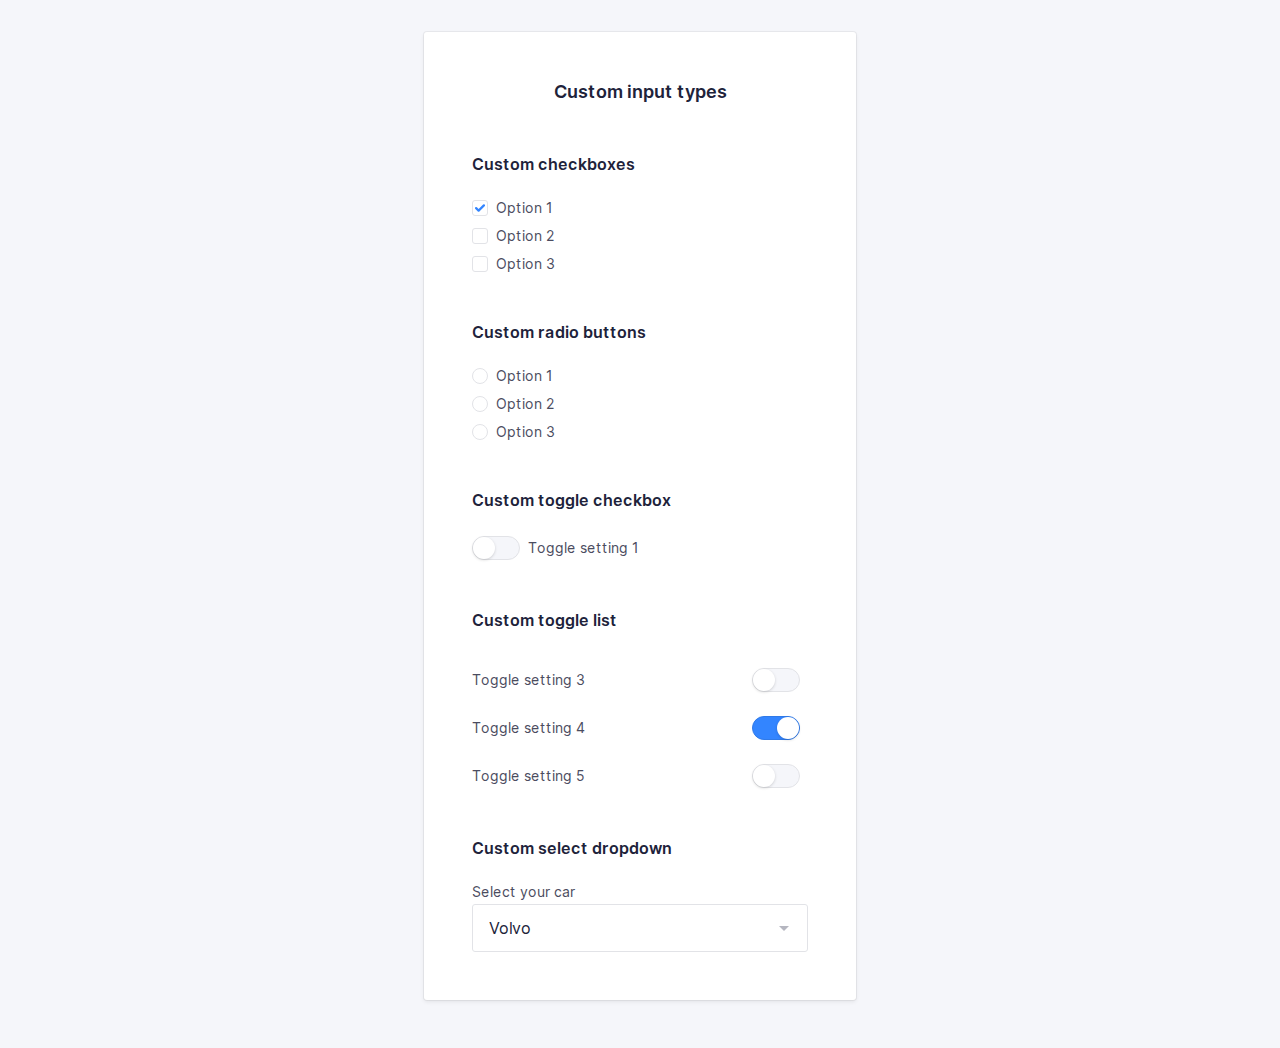
==== commit bcf745d1: "added dark mode" ====
--- a/inputs.html
+++ b/inputs.html
@@ -277,7 +277,8 @@
                 <label class="c-label" for="select1"> Select your car </label>
                 <span class="c-custom-select">
                   <select
-                    class="c-custom-select__input"
+                    class="c-input c-custom-select__input"
+                    class=""
                     name="select1"
                     id="select1"
                   >
--- a/css/screen.css
+++ b/css/screen.css
@@ -49,7 +49,7 @@
   --global-borderWidth: 1px;
 
   /* transitions */
-  --global-transitionTiming-alpha: 0.2s ease-out;
+  --global-transitionTiming-alpha: 0.1s ease-out;
 
   /* Baseline settings */
   --global-baseline: 8px;
@@ -75,6 +75,16 @@
   --global-input-hover-borderColor: var(--global-color-neutral-xx-light);
   --global-input-focus-borderColor: var(--global-color-alpha);
   --global-input-boxShadow: 0 0 0 3px var(--global-color-alpha-x-transparent);
+
+  --global-page-color: var(--global-color-neutral-xxxx-dark);
+  --global-page-backgroundColor: var(--global-color-neutral-xxxx-light);
+}
+
+@media (prefers-color-scheme: dark) {
+  :root {
+    --global-page-color: White;
+    --global-page-backgroundColor: var(--global-color-neutral-xxxx-dark);
+  }
 }
 
 /*------------------------------------*\
@@ -92,9 +102,17 @@
   font-family: "Inter Web", Helvetica, arial, sans-serif;
   color: var(--global-color-neutral-xxxx-dark);
   background-color: var(--global-color-neutral-xxxx-light);
+
+  color: var(--global-page-color);
+  background-color: var(--global-page-backgroundColor);
   box-sizing: border-box;
   -webkit-font-smoothing: antialiased;
   -moz-osx-font-smoothing: grayscale;
+}
+
+html {
+  color: var(--global-page-color);
+  background-color: var(--global-page-backgroundColor);
 }
 
 *,
@@ -524,15 +542,23 @@
 }
 
 .c-logo__path--1 {
-  fill: var(--global-color-neutral-xxxx-dark);
+  fill: var(--logo__path--1--fill, var(--global-color-neutral-xxxx-dark));
 }
 
 .c-logo__path--2 {
-  fill: var(--global-color-alpha);
+  fill: var(--logo__path--2--fill, var(--global-color-alpha));
 }
 
 .c-logo__path--3 {
-  fill: var(--global-color-alpha-x-dark);
+  fill: var(--logo__path--3--fill, var(--global-color-alpha-x-dark));
+}
+
+@media (prefers-color-scheme: dark) {
+  .c-logo {
+    --logo__path--1--fill: White;
+    --logo__path--2--fill: var(--logo__path--1--fill);
+    --logo__path--3--fill: var(--logo__path--1--fill);
+  }
 }
 
 /*
@@ -550,6 +576,12 @@
   overflow: hidden;
 }
 
+@media (prefers-color-scheme: dark) {
+  .c-card {
+    background-color: var(--global-color-neutral-xxx-dark);
+  }
+}
+
 /* Add padding to child for more flexibility */
 .c-card__body,
 .c-card__footer {
@@ -610,202 +642,112 @@
   -moz-appearance: none;
   appearance: none;
   width: 100%;
-  border: var(--global-borderWidth) solid var(--global-color-neutral-xxx-light);
+  border: var(--global-borderWidth) solid var(--global-input-borderColor);
   border-radius: var(--global-borderRadius);
-  border: var(--global-borderWidth) solid var(--global-input-borderColor);
+  color: var(--global-input-color);
   background-color: var(--global-input-backgroundColor);
-  color: var(--global-input-color);
   font-family: inherit;
   font-size: 16px;
   line-height: calc(var(--global-baseline) * 3);
   padding: calc(var(--global-baseline) * 1.5 - var(--global-borderWidth))
     var(--global-whitespace-md);
   outline: none;
-  transition: border var(--global-transition-timing-alpha);
+  transition: border var(--global-transitionTiming-alpha);
+}
+
+@media (prefers-color-scheme: dark) {
+  .c-input {
+    background-color: var(--global-color-neutral-xxxx-dark);
+    color: white;
+    border-color: var(--global-color-neutral-xxxx-dark);
+  }
 }
 
 .c-input:hover {
-  border-color: var(--global-input-hover-borderColor);
+  border-color: var(--global-color-neutral-xx-light);
 }
 
 .c-input:focus,
 .c-input:active {
-  border-color: var(--global-input-focus-borderColor);
-  box-shadow: var(--global-input-boxShadow);
-}
-
-/* option input for checkboxes and radio buttons */
+  border-color: var(--global-color-alpha);
+  box-shadow: 0 0 0 3px var(--global-color-alpha-x-transparent);
+}
+
+/* 
+
+    option input for checkboxes and radio buttons
+    
+*/
 
 .c-option {
   margin-right: var(--global-whitespace-sm);
 }
 
-.c-option-list {
-  margin-bottom: var(--global-whitespace);
-}
-
-.c-option-list__item {
-  margin-bottom: 12px;
-}
-
-.c-toggle-list__item {
-  margin-bottom: 12px;
-  justify-content: space-between;
-}
-
-/* label svg {
-  display: none;
-} */
-
-.c-option--hidden:checked + .c-custom-option {
+.c-custom-option {
+  display: flex;
+  align-items: center;
+  --custom-option-borderColor: var(--global-input-borderColor);
+  --custom-option-focus-borderColor: var(--global-input-focus-borderColor);
+  --custom-option-hover-borderColor: var(--global-input-hover-borderColor);
+  --custom-option-input-Color: var(--global-input-color);
+}
+
+.c-custom-option__symbol {
+  opacity: 0;
+  transition: opacity var(--global-transitionTiming-alpha);
+}
+
+.c-custom-option__fake-input {
+  display: flex;
+  width: calc(var(--global-baseline) * 2);
+  height: calc(var(--global-baseline) * 2);
+
+  border: var(--global-borderWidth) solid var(--custom-option-borderColor);
+
+  margin-right: var(--global-whitespace-sm);
+
+  border-radius: var(--global-borderRadius);
+
+  align-items: center;
+  justify-content: center;
+}
+.c-custom-option:hover {
+  --custom-option-borderColor: var(--custom-option-hover-borderColor);
+}
+
+.c-custom-option__fake-input--radio {
+  border-radius: 100%;
+}
+
+.c-custom-option__fake-input--checkbox .c-custom-option__symbol {
+  /* Stuff for the checkbox icon... */
+  width: calc(var(--global-baseline) * 1.25);
+  height: calc(var(--global-baseline) * 1.25);
   fill: var(--global-color-alpha);
-  opacity: 1;
-  transition: all 500ms cubic-bezier(0.615, 0.165, 0.23, 0.89); /* custom */
-}
-
-.c-option--hidden:hover + .c-custom-option .c-custom-option__fake-input {
-  border-color: var(--global-color-alpha-dark);
-}
-
-.c-option--hidden:focus + .c-custom-option .c-custom-option__fake-input {
-  border-color: var(--global-color-alpha-dark);
-  box-shadow: var(--global-input-boxShadow);
-}
-
-.c-option--hidden:active + .c-custom-option .c-custom-option__fake-input {
-  border-color: var(--global-color-alpha-dark);
-  box-shadow: var(--global-input-boxShadow);
+}
+
+.c-custom-option__fake-input--radio .c-custom-option__symbol {
+  /* Stuff for the radio button icon... */
+  width: calc(var(--global-baseline) * 0.75);
+  height: calc(var(--global-baseline) * 0.75);
+  background-color: var(--global-color-alpha);
+  border-radius: 100%;
+}
+
+.c-option--hidden:focus + .c-label .c-custom-option__fake-input {
+  border-color: var(--custom-option-focus-borderColor);
 }
 
 .c-option--hidden:checked + .c-custom-option .c-custom-option__symbol {
   opacity: 1;
-  transition: all 500ms cubic-bezier(0.615, 0.165, 0.23, 0.89); /* custom */
-}
-
-/*
-    Component: custom options
-    ---
-    Class to put on all form labels
-*/
-
-.c-custom-option {
-  display: flex;
-}
-
-.c-custom-option__symbol {
-  opacity: 0;
-  margin: auto;
-  border-radius: 100%;
-}
-
-.c-custom-option__fake-input {
-  display: flex;
-  width: 16px;
-  height: 16px;
-  border: var(--global-borderWidth) solid var(--global-color-neutral);
-  margin-right: var(--global-whitespace-sm);
-}
-
-.c-custom-option__fake-input--checkbox {
-  border-radius: var(--global-borderRadius);
-}
-
-.c-custom-option__fake-input--radio {
-  border-radius: 100%;
-}
-
-.c-custom-option__fake-input--checkbox .c-custom-option__symbol {
-  width: 10px;
-  height: 10px;
-  fill: var(--global-color-alpha);
-}
-
-.c-custom-option__fake-input--radio .c-custom-option__symbol {
-  width: 6px;
-  height: 6px;
-  background-color: var(--global-color-alpha);
-}
-
-/*
-    Component: custom toggle
-    ---
-    Class to put on all form labels
-*/
-.c-custom-toggle {
-  display: flex;
-}
-
-.c-custom-toggle--inverted {
-  flex-direction: row-reverse;
-  margin-right: 0;
-  width: 100%;
-  justify-content: space-between;
-}
-
-.c-custom-toggle__fake-input {
-  width: 48px;
-  height: 24px;
-  border: var(--global-borderWidth) solid var(--global-color-neutral-xx-light);
-  border-radius: 12px;
-  background-color: var(--global-color-neutral-xxx-light);
-  display: block;
-}
-.c-custom-toggle__fake-input::after {
-  width: 22px;
-  height: 22px;
-  border-radius: 100%;
-  display: block;
-  content: "";
-  background-color: var(--global-input-backgroundColor);
-  transition: all var(--global-transitionTiming-alpha);
-}
-
-.c-option--hidden:hover + .c-custom-toggle .c-custom-toggle__fake-input {
-  border-color: var(--global-color-alpha-dark);
-}
-
-.c-option--hidden:focus + .c-custom-toggle .c-custom-toggle__fake-input {
-  border-color: var(--global-color-alpha-dark);
-  box-shadow: var(--global-input-boxShadow);
-}
-
-.c-option--hidden:active + .c-custom-toggle .c-custom-toggle__fake-input {
-  border-color: var(--global-color-alpha-dark);
-  box-shadow: var(--global-input-boxShadow);
-}
-
-.c-option--hidden:checked + .c-custom-toggle .c-custom-toggle__fake-input {
-  border-color: var(--global-color-alpha);
-  background-color: var(--global-color-alpha);
-  transition: all var(--transition-alpha);
-}
-
-.c-option--hidden:checked
-  + .c-custom-toggle
-  .c-custom-toggle__fake-input::after {
-  transform: translateX(24px);
-  transition: all var(--global-transitionTiming-alpha);
-}
-
-/*
-    Component: Select
-    ---
-    Class to put on all form labels
-    
-*/
-.c-custom-select {
-  display: block;
-  position: relative;
-}
-
-.c-custom-select__symbol {
-  width: calc(var(--global-baseline) * 3);
-  height: calc(var(--global-baseline) * 3);
-  fill: var(--global-color-neutral-x-light);
-  position: absolute;
-  right: 12px;
-  top: 12px;
-  pointer-events: none;
+}
+
+.c-option-list {
+  margin-bottom: calc(var(--global-baseline) * 3);
+}
+
+.c-option-list__item {
+  margin-bottom: calc(var(--global-baseline) * 1.5);
 }
 
 /*
@@ -820,6 +762,12 @@
   padding-bottom: var(--global-whitespace-xs);
   line-height: calc(var(--global-baseline) * 2);
   color: var(--global-color-neutral-xx-dark);
+}
+
+@media (prefers-color-scheme: dark) {
+  .c-label {
+    color: var(--global-color-neutral-x-light);
+  }
 }
 
 .c-label--option {
@@ -844,7 +792,7 @@
   line-height: calc(var(--global-baseline) * 3);
   width: 100%;
   outline: none;
-  transition: all var(--global-transition-timing-alpha);
+  transition: all var(--global-transitionTiming-alpha);
 }
 
 .c-button:hover {
@@ -860,6 +808,103 @@
   box-shadow: none;
 }
 
+/*
+
+    toggle button
+
+*/
+.c-custom-toggle {
+  display: flex;
+  align-items: center;
+}
+.c-custom-toggle__fake-input {
+  display: block;
+  border: var(--global-borderWidth) solid var(--global-input-borderColor);
+  height: calc(var(--global-baseline) * 3);
+  width: calc(var(--global-baseline) * 6);
+  border-radius: calc(var(--global-baseline) * 3);
+  margin-right: var(--global-whitespace-sm);
+  background-color: var(--global-color-neutral-xxxx-light);
+}
+
+@media (prefers-color-scheme: dark) {
+  .c-custom-option__fake-input {
+    background-color: var(--global-color-neutral-xxxx-dark);
+    border-color: var(--global-color-neutral-xxxx-dark);
+  }
+}
+
+.c-custom-toggle__fake-input::after {
+  content: "";
+  display: block;
+  width: 22px;
+  height: 22px;
+  background-color: #fff;
+  border-radius: 999px;
+  box-shadow: 0 1px 3px rgba(0, 0, 0, 0.16);
+  transition: all var(--global-transitionTiming-alpha);
+}
+
+.c-option--hidden:checked + .c-custom-toggle .c-custom-toggle__fake-input {
+  background-color: var(--global-color-alpha);
+  border-color: var(--global-color-alpha-dark);
+}
+
+.c-option--hidden:checked
+  + .c-custom-toggle
+  .c-custom-toggle__fake-input::after {
+  transform: translateX(24px);
+}
+
+.c-option--hidden:focus + .c-custom-toggle .c-custom-toggle__fake-input {
+  border-color: var(--global-color-alpha-dark);
+  box-shadow: var(--global-input-boxShadow);
+}
+
+.c-option--hidden:active
+  + .c-custom-toggle
+  .c-custom-toggle__fake-input::after {
+  width: 30px;
+}
+
+.c-option--hidden:active:checked
+  + .c-custom-toggle
+  .c-custom-toggle__fake-input::after {
+  width: 30px;
+  transform: translateX(16px);
+}
+
+.c-toggle-list__item {
+  margin-bottom: calc(var(--global-baseline) * 1.5);
+  padding-top: calc(var(--global-baseline) * 1.5);
+}
+
+.c-custom-toggle--inverted {
+  display: flex;
+  flex-direction: row-reverse;
+  width: 100%;
+  justify-content: space-between;
+}
+
+/*
+
+    select
+    
+*/
+.c-custom-select {
+  display: block;
+  position: relative;
+}
+
+.c-custom-select__symbol {
+  width: calc(var(--global-baseline) * 3);
+  height: calc(var(--global-baseline) * 3);
+  fill: var(--global-color-neutral-x-light);
+  position: absolute;
+  right: 12px;
+  top: 12px;
+  pointer-events: none;
+}
 /*------------------------------------*\
 #UTILITIES
 \*------------------------------------*/
